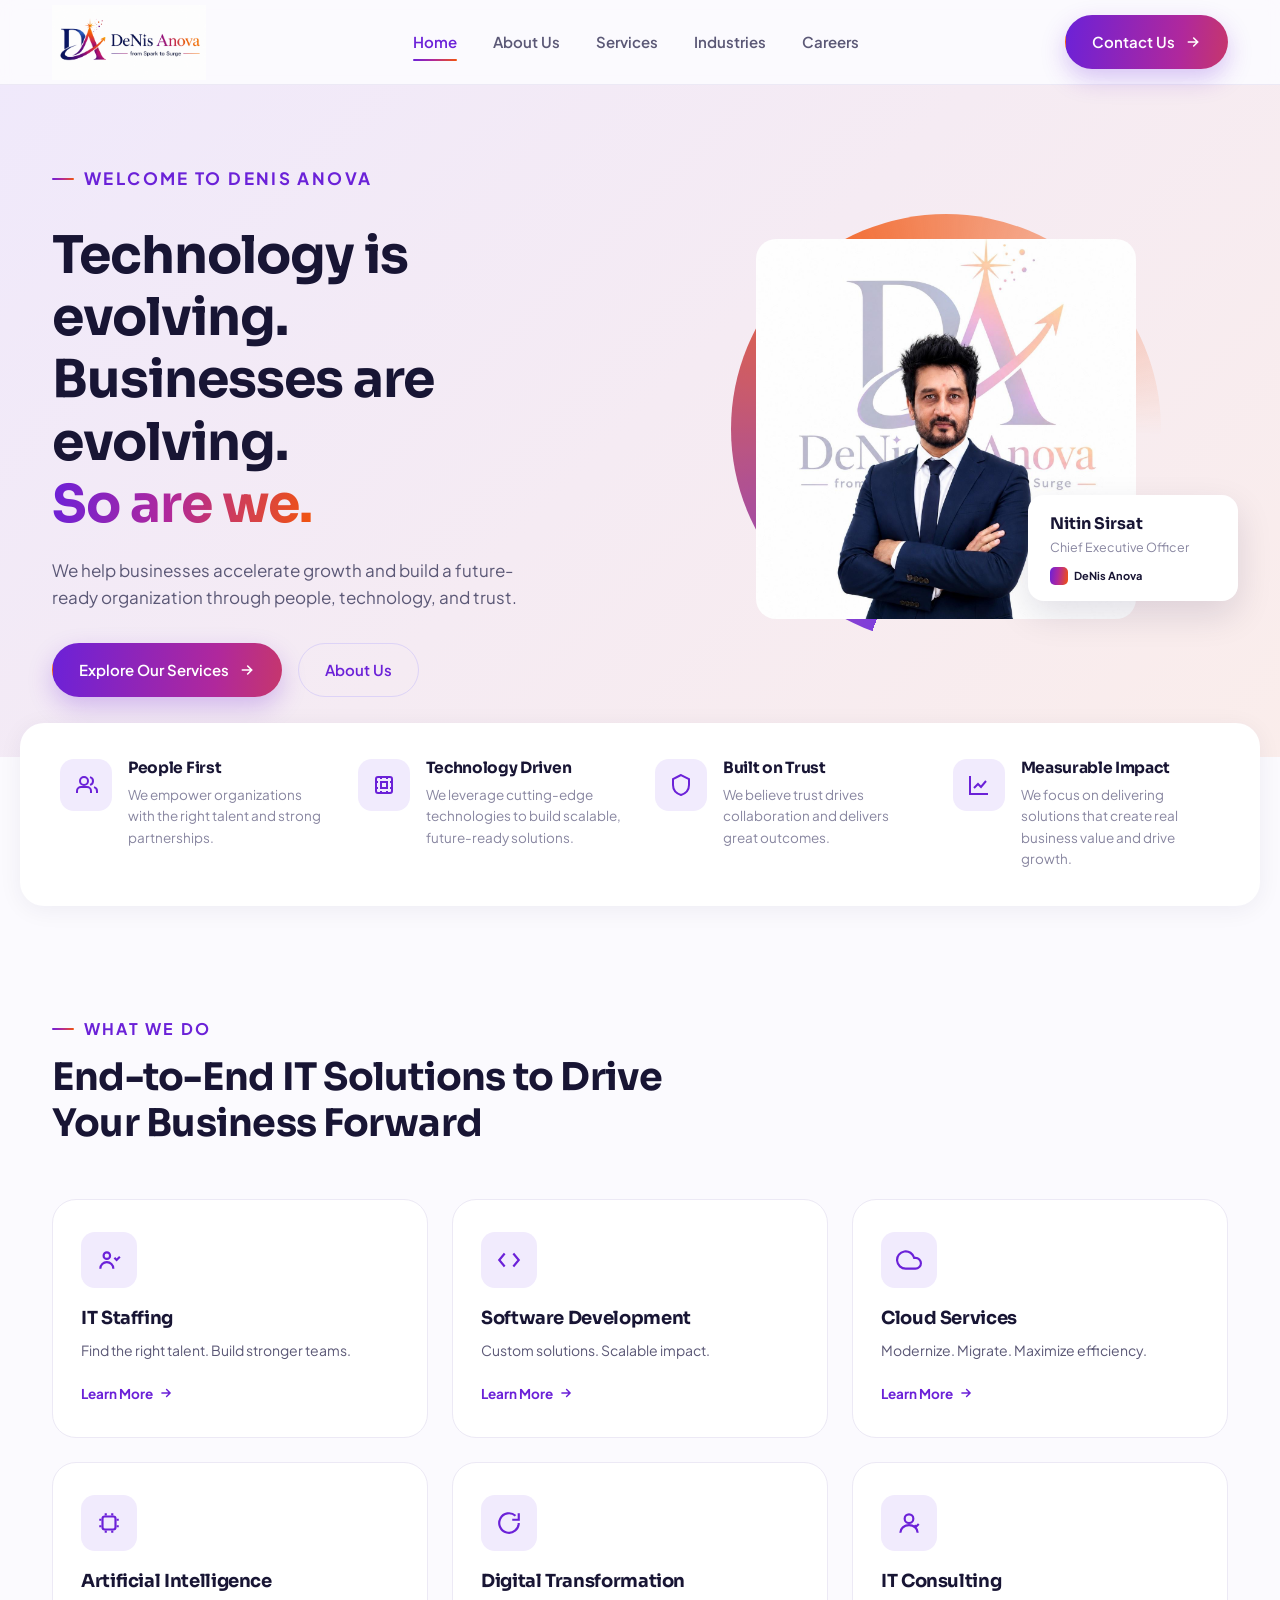
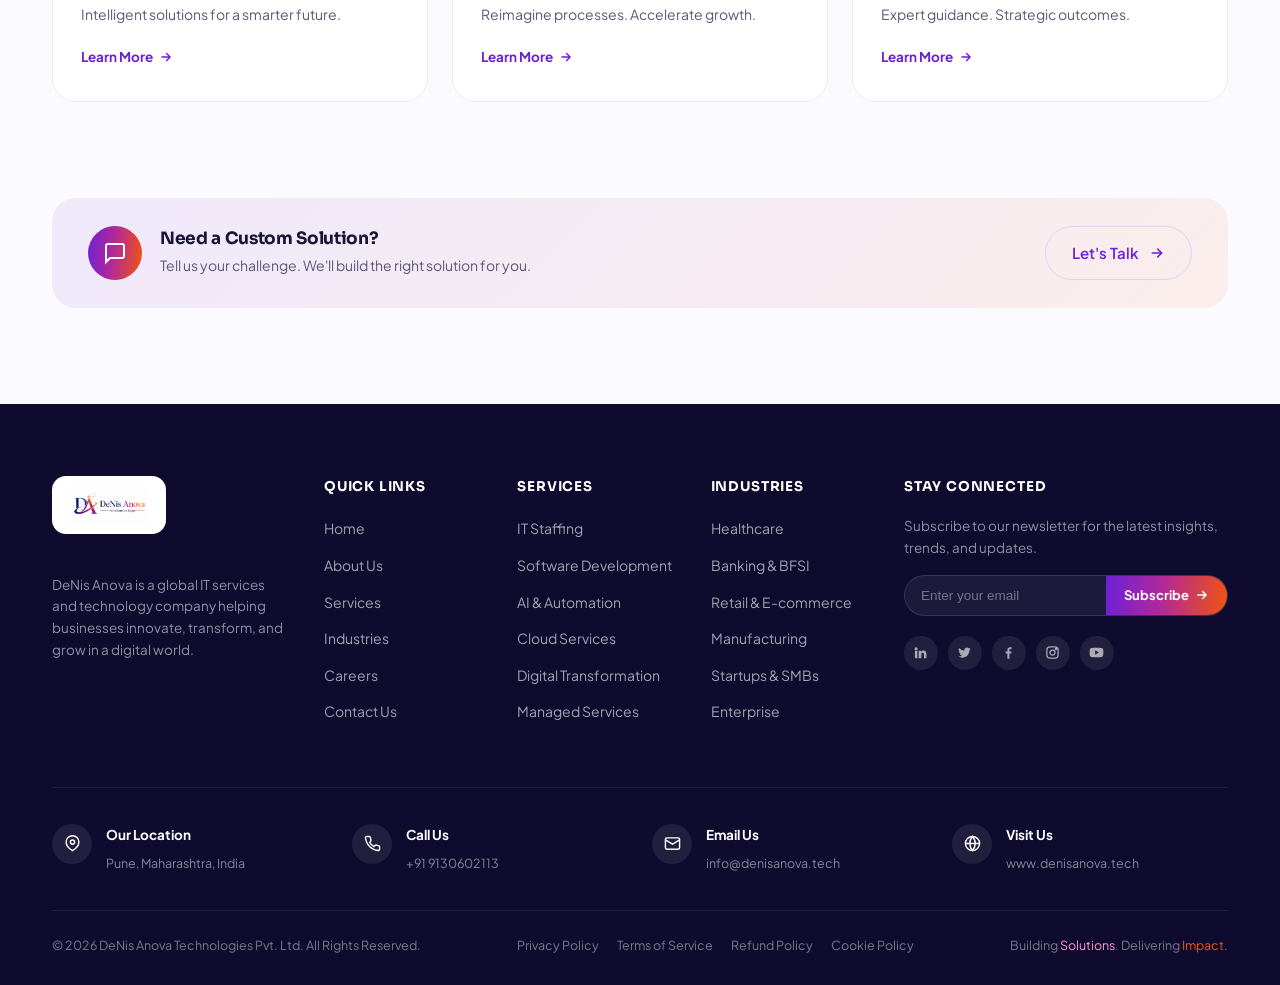
==== index.html @ b921ff55 "README.md # Priya Project  A responsive website developed using HTML, CSS and JavaScript.  ## Te" ====
<!DOCTYPE html>
<html lang="en">
<head>
<meta charset="UTF-8">
<meta name="viewport" content="width=device-width, initial-scale=1.0">
<title>DeNis Anova | Technology & Talent Solutions</title>
<meta name="description" content="DeNis Anova helps businesses accelerate growth and build a future-ready organization through people, technology, and trust.">
<link rel="preconnect" href="https://fonts.googleapis.com">
<link href="https://fonts.googleapis.com/css2?family=Sora:wght@600;700;800&family=Plus+Jakarta+Sans:wght@400;500;600;700&display=swap" rel="stylesheet">
<link rel="stylesheet" href="style.css">
</head>
<body>

<!-- ============================= HEADER ============================= -->
<header class="site-header">
  <div class="container">
    <a href="index.html" class="logo">
      <img src="Denislogo.png" alt="DeNis Anova logo">
    </a>

    <nav class="main-nav">
      <ul>
        <li><a href="index.html" class="active">Home</a></li>
        <li><a href="about.html">About Us</a></li>
        <li><a href="services.html">Services</a></li>
        <li><a href="industries.html">Industries</a></li>
        <li><a href="careers.html">Careers</a></li>
      </ul>
    </nav>

    <div class="header-actions">
      <a href="#" class="btn btn-primary" data-open-contact>
        Contact Us
        <svg viewBox="0 0 24 24" fill="none" stroke="currentColor" stroke-width="2.4" stroke-linecap="round"><path d="M5 12h14M13 6l6 6-6 6"/></svg>
      </a>
      <button class="nav-toggle" aria-label="Toggle menu"><span></span><span></span><span></span></button>
    </div>
  </div>
</header>

<!-- ============================= HERO ============================= -->
<section class="hero">
  <div class="container">
    <div class="hero-copy reveal">
      <p class="eyebrow">Welcome to DeNis Anova</p>
      <h1>Technology is evolving.<br>Businesses are evolving.<br><span class="text-gradient">So are we.</span></h1>
      <p>We help businesses accelerate growth and build a future-ready organization through people, technology, and trust.</p>
      <div class="hero-actions">
        <a href="services.html" class="btn btn-primary">
          Explore Our Services
          <svg viewBox="0 0 24 24" fill="none" stroke="currentColor" stroke-width="2.4" stroke-linecap="round"><path d="M5 12h14M13 6l6 6-6 6"/></svg>
        </a>
        <a href="about.html" class="btn btn-outline">About Us</a>
      </div>
    </div>

    <div class="hero-visual reveal">
      <div class="hero-ring"></div>
      <img class="hero-photo" src="nitin-sirsat.png" alt="Nitin Sirsat, Chief Executive Officer of DeNis Anova">
      <div class="hero-card">
        <div class="name">Nitin Sirsat</div>
        <div class="role">Chief Executive Officer</div>
        <div class="brand"><span class="small-mark"></span> DeNis Anova</div>
      </div>
    </div>
  </div>
</section>

<!-- ========================= VALUE STRIP ========================= -->
<section class="value-strip reveal">
  <div class="container">
    <div class="value-grid">
      <div class="value-item">
        <div class="value-icon"><svg viewBox="0 0 24 24" fill="none" stroke="currentColor" stroke-width="2"><path d="M17 20v-2a4 4 0 0 0-4-4H7a4 4 0 0 0-4 4v2"/><circle cx="10" cy="8" r="4"/><path d="M23 20v-2a4 4 0 0 0-3-3.87M16 4.13a4 4 0 0 1 0 7.75"/></svg></div>
        <div><h4>People First</h4><p>We empower organizations with the right talent and strong partnerships.</p></div>
      </div>
      <div class="value-item">
        <div class="value-icon"><svg viewBox="0 0 24 24" fill="none" stroke="currentColor" stroke-width="2"><rect x="4" y="4" width="16" height="16" rx="2"/><path d="M9 9h6v6H9zM4 9h2M4 15h2M18 9h2M18 15h2M9 4v2M15 4v2M9 18v2M15 18v2"/></svg></div>
        <div><h4>Technology Driven</h4><p>We leverage cutting-edge technologies to build scalable, future-ready solutions.</p></div>
      </div>
      <div class="value-item">
        <div class="value-icon"><svg viewBox="0 0 24 24" fill="none" stroke="currentColor" stroke-width="2"><path d="M12 2 4 6v6c0 5 3.5 8.5 8 10 4.5-1.5 8-5 8-10V6l-8-4z"/></svg></div>
        <div><h4>Built on Trust</h4><p>We believe trust drives collaboration and delivers great outcomes.</p></div>
      </div>
      <div class="value-item">
        <div class="value-icon"><svg viewBox="0 0 24 24" fill="none" stroke="currentColor" stroke-width="2"><path d="M3 3v18h18"/><path d="m7 15 4-4 3 3 5-6"/></svg></div>
        <div><h4>Measurable Impact</h4><p>We focus on delivering solutions that create real business value and drive growth.</p></div>
      </div>
    </div>
  </div>
</section>

<!-- ========================= WHAT WE DO ========================= -->
<section class="section">
  <div class="container">
    <div class="section-head reveal">
      <p class="eyebrow">What We Do</p>
      <h2>End-to-End IT Solutions to Drive Your Business Forward</h2>
    </div>

    <div class="services-grid reveal">
      <div class="service-card">
        <div class="service-icon"><svg viewBox="0 0 24 24" fill="none" stroke="currentColor" stroke-width="2"><circle cx="10" cy="8" r="3"/><path d="M4 20c0-3.3 2.7-6 6-6s6 2.7 6 6"/><circle cx="17" cy="7" r="6" opacity="0"/><path d="m18 4 2 2 3-3" transform="translate(-1 6)"/></svg></div>
        <h3>IT Staffing</h3>
        <p>Find the right talent. Build stronger teams.</p>
        <a href="services.html" class="service-link">Learn More <svg viewBox="0 0 24 24" fill="none" stroke="currentColor" stroke-width="2.5" stroke-linecap="round"><path d="M5 12h14M13 6l6 6-6 6"/></svg></a>
      </div>
      <div class="service-card">
        <div class="service-icon"><svg viewBox="0 0 24 24" fill="none" stroke="currentColor" stroke-width="2"><path d="m8 6-5 6 5 6M16 6l5 6-5 6"/></svg></div>
        <h3>Software Development</h3>
        <p>Custom solutions. Scalable impact.</p>
        <a href="services.html" class="service-link">Learn More <svg viewBox="0 0 24 24" fill="none" stroke="currentColor" stroke-width="2.5" stroke-linecap="round"><path d="M5 12h14M13 6l6 6-6 6"/></svg></a>
      </div>
      <div class="service-card">
        <div class="service-icon"><svg viewBox="0 0 24 24" fill="none" stroke="currentColor" stroke-width="2"><path d="M18 10h-1.26A8 8 0 1 0 9 20h9a5 5 0 0 0 0-10z"/></svg></div>
        <h3>Cloud Services</h3>
        <p>Modernize. Migrate. Maximize efficiency.</p>
        <a href="services.html" class="service-link">Learn More <svg viewBox="0 0 24 24" fill="none" stroke="currentColor" stroke-width="2.5" stroke-linecap="round"><path d="M5 12h14M13 6l6 6-6 6"/></svg></a>
      </div>
      <div class="service-card">
        <div class="service-icon"><svg viewBox="0 0 24 24" fill="none" stroke="currentColor" stroke-width="2"><rect x="6" y="6" width="12" height="12" rx="2"/><path d="M9 3v2M15 3v2M9 19v2M15 19v2M3 9h2M3 15h2M19 9h2M19 15h2"/></svg></div>
        <h3>Artificial Intelligence</h3>
        <p>Intelligent solutions for a smarter future.</p>
        <a href="services.html" class="service-link">Learn More <svg viewBox="0 0 24 24" fill="none" stroke="currentColor" stroke-width="2.5" stroke-linecap="round"><path d="M5 12h14M13 6l6 6-6 6"/></svg></a>
      </div>
      <div class="service-card">
        <div class="service-icon"><svg viewBox="0 0 24 24" fill="none" stroke="currentColor" stroke-width="2"><path d="M21 12a9 9 0 1 1-3-6.7"/><path d="M21 3v6h-6"/></svg></div>
        <h3>Digital Transformation</h3>
        <p>Reimagine processes. Accelerate growth.</p>
        <a href="services.html" class="service-link">Learn More <svg viewBox="0 0 24 24" fill="none" stroke="currentColor" stroke-width="2.5" stroke-linecap="round"><path d="M5 12h14M13 6l6 6-6 6"/></svg></a>
      </div>
      <div class="service-card">
        <div class="service-icon"><svg viewBox="0 0 24 24" fill="none" stroke="currentColor" stroke-width="2"><circle cx="12" cy="8" r="4"/><path d="M4 21c0-4 3.5-7 8-7s8 3 8 7"/><path d="m17 14 1.5 1.5L21 13"/></svg></div>
        <h3>IT Consulting</h3>
        <p>Expert guidance. Strategic outcomes.</p>
        <a href="services.html" class="service-link">Learn More <svg viewBox="0 0 24 24" fill="none" stroke="currentColor" stroke-width="2.5" stroke-linecap="round"><path d="M5 12h14M13 6l6 6-6 6"/></svg></a>
      </div>
    </div>
  </div>
</section>

<!-- ========================= CTA ========================= -->
<section class="section" style="padding-top:0;">
  <div class="container">
    <div class="cta-banner reveal">
      <div class="cta-banner-left">
        <div class="cta-banner-icon"><svg viewBox="0 0 24 24" fill="none" stroke="currentColor" stroke-width="2"><path d="M21 15a2 2 0 0 1-2 2H7l-4 4V5a2 2 0 0 1 2-2h14a2 2 0 0 1 2 2z"/></svg></div>
        <div><h4>Need a Custom Solution?</h4><p>Tell us your challenge. We'll build the right solution for you.</p></div>
      </div>
      <a href="#" class="btn btn-outline" data-open-contact>Let's Talk <svg viewBox="0 0 24 24" fill="none" stroke="currentColor" stroke-width="2.4" stroke-linecap="round"><path d="M5 12h14M13 6l6 6-6 6"/></svg></a>
    </div>
  </div>
</section>

<!-- ============================= FOOTER ============================= -->
<footer class="site-footer">
  <div class="container">
    <div class="footer-top">
      <div class="footer-brand">
        <a href="index.html" class="logo">
          <img src="Denislogo.png" alt="DeNis Anova logo">
        </a>
        <p>DeNis Anova is a global IT services and technology company helping businesses innovate, transform, and grow in a digital world.</p>
        <!-- <div class="footer-rule"></div> -->
        <!-- <div class="badges"><span>ISO 27001</span><span>ISO 9001</span><span>CMMI LEVEL 3</span><span>MSME REGISTERED</span></div> -->
      </div>

      <div class="footer-col">
        <h5>Quick Links</h5>
        <ul>
          <li><a href="index.html">Home</a></li>
          <li><a href="about.html">About Us</a></li>
          <li><a href="services.html">Services</a></li>
          <li><a href="industries.html">Industries</a></li>
          <li><a href="careers.html">Careers</a></li>
          <li><a href="#" data-open-contact>Contact Us</a></li>
        </ul>
      </div>

      <div class="footer-col">
        <h5>Services</h5>
        <ul>
          <li><a href="services.html">IT Staffing</a></li>
          <li><a href="services.html">Software Development</a></li>
          <li><a href="services.html">AI & Automation</a></li>
          <li><a href="services.html">Cloud Services</a></li>
          <li><a href="services.html">Digital Transformation</a></li>
          <li><a href="services.html">Managed Services</a></li>
        </ul>
      </div>

      <div class="footer-col">
        <h5>Industries</h5>
        <ul>
          <li><a href="industries.html">Healthcare</a></li>
          <li><a href="industries.html">Banking & BFSI</a></li>
          <li><a href="industries.html">Retail & E-commerce</a></li>
          <li><a href="industries.html">Manufacturing</a></li>
          <li><a href="industries.html">Startups & SMBs</a></li>
          <li><a href="industries.html">Enterprise</a></li>
        </ul>
      </div>

      <div class="footer-col newsletter">
        <h5>Stay Connected</h5>
        <p>Subscribe to our newsletter for the latest insights, trends, and updates.</p>
        <form class="subscribe-form" id="subscribe-form">
          <input type="email" placeholder="Enter your email" required>
          <button type="submit">Subscribe <svg viewBox="0 0 24 24" fill="none" stroke="currentColor" stroke-width="2.5" stroke-linecap="round"><path d="M5 12h14M13 6l6 6-6 6"/></svg></button>
        </form>
        <div class="social-row">
          <a href="#" aria-label="LinkedIn"><svg viewBox="0 0 24 24" fill="currentColor"><path d="M4.98 3.5a2.5 2.5 0 1 1 0 5 2.5 2.5 0 0 1 0-5zM3 9h4v12H3zM9 9h3.8v1.7h.1c.5-1 1.9-2 3.8-2 4.1 0 4.8 2.7 4.8 6.2V21h-4v-5.6c0-1.3 0-3-1.9-3s-2.2 1.5-2.2 2.9V21H9z"/></svg></a>
          <a href="#" aria-label="Twitter"><svg viewBox="0 0 24 24" fill="currentColor"><path d="M22 5.9c-.7.3-1.5.6-2.3.7.8-.5 1.5-1.3 1.8-2.3-.8.5-1.7.8-2.6 1a4.1 4.1 0 0 0-7 3.7A11.6 11.6 0 0 1 3.4 4.6a4 4 0 0 0 1.3 5.5c-.6 0-1.3-.2-1.8-.5v.1c0 2 1.4 3.6 3.3 4a4 4 0 0 1-1.8.1 4.1 4.1 0 0 0 3.8 2.9A8.3 8.3 0 0 1 2 18.4a11.6 11.6 0 0 0 6.3 1.8c7.5 0 11.7-6.3 11.7-11.7v-.5c.8-.6 1.5-1.3 2-2.1z"/></svg></a>
          <a href="#" aria-label="Facebook"><svg viewBox="0 0 24 24" fill="currentColor"><path d="M13.5 22v-8.4h2.8l.4-3.3h-3.2V8.1c0-1 .3-1.6 1.7-1.6h1.7V3.5c-.3 0-1.3-.1-2.5-.1-2.5 0-4.2 1.5-4.2 4.3v2.5H7.4v3.3h2.8V22z"/></svg></a>
          <a href="#" aria-label="Instagram"><svg viewBox="0 0 24 24" fill="none" stroke="currentColor" stroke-width="2"><rect x="3" y="3" width="18" height="18" rx="5"/><circle cx="12" cy="12" r="4"/><circle cx="17.5" cy="6.5" r="1"/></svg></a>
          <a href="#" aria-label="YouTube"><svg viewBox="0 0 24 24" fill="currentColor"><path d="M23 12s0-3.6-.5-5.2c-.3-1-1-1.7-2-2C18.9 4.3 12 4.3 12 4.3s-6.9 0-8.5.5c-1 .3-1.7 1-2 2C1 8.4 1 12 1 12s0 3.6.5 5.2c.3 1 1 1.7 2 2 1.6.5 8.5.5 8.5.5s6.9 0 8.5-.5c1-.3 1.7-1 2-2 .5-1.6.5-5.2.5-5.2zM9.8 15.5V8.5l6 3.5z"/></svg></a>
        </div>
      </div>
    </div>

    <div class="footer-contact-row">
      <div class="footer-contact-item">
        <div class="ic"><svg viewBox="0 0 24 24" fill="none" stroke="currentColor" stroke-width="2"><path d="M21 10c0 7-9 12-9 12s-9-5-9-12a9 9 0 0 1 18 0z"/><circle cx="12" cy="10" r="3"/></svg></div>
        <div><strong>Our Location</strong><span>Pune, Maharashtra, India</span></div>
      </div>
      <div class="footer-contact-item">
        <div class="ic"><svg viewBox="0 0 24 24" fill="none" stroke="currentColor" stroke-width="2"><path d="M22 16.9v3a2 2 0 0 1-2.2 2 19.8 19.8 0 0 1-8.6-3.1 19.5 19.5 0 0 1-6-6 19.8 19.8 0 0 1-3.1-8.6A2 2 0 0 1 4.1 2h3a2 2 0 0 1 2 1.7c.1 1 .3 2 .7 3a2 2 0 0 1-.4 2.1L8 10.3a16 16 0 0 0 6 6l1.5-1.5a2 2 0 0 1 2.1-.4c1 .4 2 .6 3 .7a2 2 0 0 1 1.4 2.1z"/></svg></div>
        <div><strong>Call Us</strong><span>+91 9130602113</span></div>
      </div>
      <div class="footer-contact-item">
        <div class="ic"><svg viewBox="0 0 24 24" fill="none" stroke="currentColor" stroke-width="2"><rect x="2" y="4" width="20" height="16" rx="2"/><path d="m2 7 10 6 10-6"/></svg></div>
        <div><strong>Email Us</strong><span>info@denisanova.tech</span></div>
      </div>
      <div class="footer-contact-item">
        <div class="ic"><svg viewBox="0 0 24 24" fill="none" stroke="currentColor" stroke-width="2"><circle cx="12" cy="12" r="10"/><path d="M2 12h20M12 2a15 15 0 0 1 0 20 15 15 0 0 1 0-20z"/></svg></div>
        <div><strong>Visit Us</strong><span>www.denisanova.tech</span></div>
      </div>
    </div>

    <div class="footer-bottom">
      <span>© 2026 DeNis Anova Technologies Pvt. Ltd. All Rights Reserved.</span>
      <div class="legal-links">
        <a href="#">Privacy Policy</a>
        <a href="#">Terms of Service</a>
        <a href="#">Refund Policy</a>
        <a href="#">Cookie Policy</a>
      </div>
      <span class="tagline-mini">Building <span class="p">Solutions</span>. Delivering <span>Impact</span>.</span>
    </div>
  </div>
</footer>

<!-- ============================= CONTACT MODAL ============================= -->
<div class="modal-overlay" id="contact-modal">
  <div class="modal-box">
    <div class="modal-side">
      <div>
        <div class="logo">
          <span class="logo-mark">DA</span>
          <span class="logo-text"><span class="name" style="color:#fff;">DeNis <span>Anova</span></span></span>
        </div>
        <h3>Let's Build Something Great Together.</h3>
        <p>Have a question, idea, or project in mind? We'd love to hear from you. Fill out the form and our team will get back to you shortly.</p>
      </div>
      <div class="modal-contact-list">
        <a href="mailto:ceo@denisanova.tech"><span class="ic"><svg viewBox="0 0 24 24" fill="none" stroke="currentColor" stroke-width="2"><rect x="2" y="4" width="20" height="16" rx="2"/><path d="m2 7 10 6 10-6"/></svg></span> ceo@denisanova.tech</a>
        <a href="tel:+918530602113"><span class="ic"><svg viewBox="0 0 24 24" fill="none" stroke="currentColor" stroke-width="2"><path d="M22 16.9v3a2 2 0 0 1-2.2 2 19.8 19.8 0 0 1-8.6-3.1 19.5 19.5 0 0 1-6-6 19.8 19.8 0 0 1-3.1-8.6A2 2 0 0 1 4.1 2h3a2 2 0 0 1 2 1.7c.1 1 .3 2 .7 3a2 2 0 0 1-.4 2.1L8 10.3a16 16 0 0 0 6 6l1.5-1.5a2 2 0 0 1 2.1-.4c1 .4 2 .6 3 .7a2 2 0 0 1 1.4 2.1z"/></svg></span> +91 8530602113</a>
        <span><span class="ic"><svg viewBox="0 0 24 24" fill="none" stroke="currentColor" stroke-width="2"><path d="M21 10c0 7-9 12-9 12s-9-5-9-12a9 9 0 0 1 18 0z"/><circle cx="12" cy="10" r="3"/></svg></span> Pune, Maharashtra, India</span>
        <a href="https://www.denisanova.tech" target="_blank" rel="noopener"><span class="ic"><svg viewBox="0 0 24 24" fill="none" stroke="currentColor" stroke-width="2"><circle cx="12" cy="12" r="10"/><path d="M2 12h20M12 2a15 15 0 0 1 0 20 15 15 0 0 1 0-20z"/></svg></span> www.denisanova.tech</a>
      </div>
    </div>

    <div class="modal-form">
      <button class="modal-close" data-close-contact aria-label="Close"><svg viewBox="0 0 24 24" fill="none" stroke="currentColor" stroke-width="2.4" stroke-linecap="round"><path d="M6 6l12 12M18 6 6 18"/></svg></button>
      <form id="contact-form">
        <h3>Send us a Message</h3>
        <div class="form-row">
          <div class="field"><input type="text" placeholder="Full Name *" required><span class="field-icon"><svg viewBox="0 0 24 24" fill="none" stroke="currentColor" stroke-width="2"><circle cx="12" cy="8" r="4"/><path d="M4 21c0-4 3.5-7 8-7s8 3 8 7"/></svg></span></div>
          <div class="field"><input type="email" placeholder="Work Email *" required><span class="field-icon"><svg viewBox="0 0 24 24" fill="none" stroke="currentColor" stroke-width="2"><rect x="2" y="4" width="20" height="16" rx="2"/><path d="m2 7 10 6 10-6"/></svg></span></div>
        </div>
        <div class="field field-full"><input type="text" placeholder="Company Name"><span class="field-icon"><svg viewBox="0 0 24 24" fill="none" stroke="currentColor" stroke-width="2"><rect x="4" y="3" width="16" height="18" rx="1"/><path d="M9 7h1M14 7h1M9 11h1M14 11h1M9 15h1M14 15h1"/></svg></span></div>
        <div class="field field-full">
          <select required>
            <option value="" selected disabled>Subject / Service Interested In</option>
            <option>IT Staffing</option>
            <option>Software Development</option>
            <option>Cloud Services</option>
            <option>Artificial Intelligence</option>
            <option>Digital Transformation</option>
            <option>IT Consulting</option>
            <option>Managed Services</option>
            <option>Careers</option>
            <option>Other</option>
          </select>
        </div>
        <div class="field field-full"><textarea placeholder="Your Message"></textarea></div>
        <button type="submit" class="btn btn-primary btn-block">Send Message <svg viewBox="0 0 24 24" fill="none" stroke="currentColor" stroke-width="2.4" stroke-linecap="round"><path d="M5 12h14M13 6l6 6-6 6"/></svg></button>
        <div class="form-note"><svg viewBox="0 0 24 24" fill="none" stroke="currentColor" stroke-width="2"><path d="M12 2 4 6v6c0 5 3.5 8.5 8 10 4.5-1.5 8-5 8-10V6l-8-4z"/></svg> We respect your privacy. Your information is safe with us.</div>
      </form>
      <div class="form-success" id="form-success">
        <svg viewBox="0 0 24 24" fill="none" stroke="currentColor" stroke-width="1.6"><circle cx="12" cy="12" r="10"/><path d="m8 12 3 3 5-6"/></svg>
        <h4>Message sent!</h4>
        <p>Thanks for reaching out — our team will get back to you shortly.</p>
      </div>
    </div>
  </div>
</div>

<script src="script.js"></script>
</body>
</html>
---- style.css ----
/* ==========================================================================
   DeNis Anova — Shared Stylesheet
   ========================================================================== */

:root {
  /* Brand palette (derived from provided design) */
  --purple: #6B21D8;
  --purple-dark: #4C1D95;
  --orange: #F2540D;
  --gradient: linear-gradient(97deg, #6B21D8 0%, #B0289C 45%, #F2540D 100%);
  --gradient-soft: linear-gradient(135deg, rgba(107,33,216,0.08) 0%, rgba(242,84,13,0.08) 100%);
  --navy: #0E0B2E;
  --navy-soft: #16123C;
  --text-dark: #181534;
  --text-body: #5B5876;
  --text-muted: #8886A0;
  --bg-light: #FBFAFE;
  --bg-card: #FFFFFF;
  --border-soft: #ECE9F5;
  --icon-bg: #F1EBFD;

  --radius-sm: 10px;
  --radius-md: 16px;
  --radius-lg: 24px;
  --radius-pill: 999px;

  --shadow-card: 0 4px 24px rgba(20, 10, 60, 0.06);
  --shadow-card-hover: 0 14px 36px rgba(20, 10, 60, 0.12);

  --container: 1240px;
}

* { box-sizing: border-box; margin: 0; padding: 0; }

html { scroll-behavior: smooth; }

body {
  font-family: 'Plus Jakarta Sans', 'Segoe UI', system-ui, -apple-system, sans-serif;
  color: var(--text-body);
  background: var(--bg-light);
  line-height: 1.6;
  -webkit-font-smoothing: antialiased;
}

img { max-width: 100%; display: block; }
a { text-decoration: none; color: inherit; }
ul { list-style: none; }
button { font-family: inherit; cursor: pointer; }

.container {
  max-width: var(--container);
  margin: 0 auto;
  padding: 0 32px;
}

h1, h2, h3, h4 {
  font-family: 'Sora', 'Segoe UI', sans-serif;
  color: var(--text-dark);
  font-weight: 700;
  line-height: 1.2;
  letter-spacing: -0.02em;
}

.eyebrow {
  display: inline-flex;
  align-items: center;
  gap: 10px;
  font-size: 13px;
  font-weight: 700;
  letter-spacing: 0.14em;
  text-transform: uppercase;
  color: var(--purple);
  margin-bottom: 14px;
}
.eyebrow::before {
  content: "";
  width: 22px;
  height: 2px;
  background: var(--gradient);
  border-radius: 2px;
}

.text-gradient {
  background: var(--gradient);
  -webkit-background-clip: text;
  background-clip: text;
  color: transparent;
}

/* Buttons -------------------------------------------------------------- */
.btn {
  display: inline-flex;
  align-items: center;
  gap: 10px;
  padding: 14px 26px;
  border-radius: var(--radius-pill);
  font-weight: 600;
  font-size: 15px;
  border: 1px solid transparent;
  transition: transform 0.25s ease, box-shadow 0.25s ease, background 0.25s ease, color 0.25s ease;
  white-space: nowrap;
}
.btn svg { transition: transform 0.25s ease; width: 16px; height: 16px; }
.btn:hover svg { transform: translateX(3px); }

.btn-primary {
  background: var(--gradient);
  background-size: 160% 160%;
  background-position: 0% 50%;
  color: #fff;
  box-shadow: 0 10px 24px rgba(107, 33, 216, 0.25);
}
.btn-primary:hover {
  background-position: 100% 50%;
  box-shadow: 0 14px 30px rgba(242, 84, 13, 0.3);
  transform: translateY(-2px);
}

.btn-outline {
  background: transparent;
  color: var(--purple);
  border-color: #DDD3F7;
}
.btn-outline:hover {
  border-color: var(--purple);
  background: var(--icon-bg);
  transform: translateY(-2px);
}

.btn-white {
  background: #fff;
  color: var(--purple);
}
.btn-white:hover { transform: translateY(-2px); box-shadow: 0 10px 24px rgba(0,0,0,0.12); }

.btn-block { width: 100%; justify-content: center; }

/* Header ----------------------------------------------------------------*/
.site-header {
  position: sticky;
  top: 0;
  z-index: 500;
  background: rgba(251, 250, 254, 0.85);
  backdrop-filter: blur(10px);
  border-bottom: 1px solid var(--border-soft);
}
.site-header .container {
  display: flex;
  align-items: center;
  justify-content: space-between;
  height: 84px;
}
.logo {
  display: flex;
  align-items: center;
  gap: 10px;
}
.logo img { height: 75px; width: auto; display: block; }
.footer-brand .logo {
  background: #fff;
  padding: 10px 18px;
  border-radius: 14px;
  display: inline-flex;
  margin-bottom: 22px;
}
.footer-brand .logo img { height: 38px; }
.logo-mark {
  width: 42px;
  height: 42px;
  border-radius: 12px;
  background: var(--gradient);
  display: flex;
  align-items: center;
  justify-content: center;
  color: #fff;
  font-family: 'Sora', sans-serif;
  font-weight: 800;
  font-size: 18px;
  flex-shrink: 0;
}
.logo-text { display: flex; flex-direction: column; line-height: 1.1; }
.logo-text .name { font-family: 'Sora', sans-serif; font-weight: 700; font-size: 19px; color: var(--text-dark); }
.logo-text .name span { color: var(--orange); }
.logo-text .tagline { font-size: 10.5px; letter-spacing: 0.08em; color: var(--text-muted); text-transform: uppercase; margin-top: 2px; }

.main-nav ul { display: flex; gap: 36px; align-items: center; }
.main-nav a {
  font-weight: 600;
  font-size: 15px;
  color: var(--text-body);
  position: relative;
  padding: 6px 0;
  transition: color 0.2s ease;
}
.main-nav a::after {
  content: "";
  position: absolute;
  left: 0; bottom: -4px;
  width: 0; height: 2px;
  background: var(--gradient);
  border-radius: 2px;
  transition: width 0.25s ease;
}
.main-nav a:hover { color: var(--purple); }
.main-nav a:hover::after { width: 100%; }
.main-nav a.active { color: var(--purple); }
.main-nav a.active::after { width: 100%; }

.header-actions { display: flex; align-items: center; gap: 18px; }

.nav-toggle {
  display: none;
  flex-direction: column;
  gap: 5px;
  background: none;
  border: none;
  padding: 6px;
}
.nav-toggle span { width: 24px; height: 2px; background: var(--text-dark); border-radius: 2px; transition: all 0.25s ease; }

/* Hero ------------------------------------------------------------------*/
.hero {
  position: relative;
  overflow: hidden;
  padding: 76px 0 60px;
  background: var(--gradient-soft);
}
.hero .container {
  display: grid;
  grid-template-columns: 1fr 1fr;
  gap: 48px;
  align-items: center;
}
.hero-copy h1 {
  font-size: clamp(34px, 4.2vw, 52px);
  margin-bottom: 20px;
}
.hero-copy p {
  font-size: 17px;
  max-width: 480px;
  margin-bottom: 32px;
}
.hero-actions { display: flex; gap: 16px; flex-wrap: wrap; }

.hero-visual {
  position: relative;
  display: flex;
  justify-content: center;
}
.hero-ring {
  position: absolute;
  inset: 0;
  margin: auto;
  width: 430px;
  height: 430px;
  border-radius: 50%;
  background: conic-gradient(from 200deg, var(--purple), var(--orange), transparent 70%);
  opacity: 0.85;
  filter: blur(0.5px);
  z-index: 0;
}
.hero-photo {
  position: relative;
  z-index: 1;
  width: 380px;
  border-radius: 20px;
}
.hero-card {
  position: absolute;
  z-index: 2;
  bottom: 18px;
  right: -10px;
  background: #fff;
  border-radius: var(--radius-md);
  padding: 16px 22px;
  box-shadow: var(--shadow-card-hover);
  min-width: 210px;
}
.hero-card .name { font-family: 'Sora', sans-serif; font-weight: 700; color: var(--text-dark); font-size: 16px; }
.hero-card .role { font-size: 12.5px; color: var(--text-muted); margin-bottom: 10px; }
.hero-card .brand { display: flex; align-items: center; gap: 6px; font-size: 11px; font-weight: 700; color: var(--text-dark); }
.hero-card .brand span.small-mark {
  width: 18px; height: 18px; border-radius: 5px; background: var(--gradient); display:inline-block;
}

/* Value strip -------------------------------------------------------------*/
.value-strip {
  margin-top: -34px;
  position: relative;
  z-index: 3;
}
.value-strip .container { background: #fff; border-radius: var(--radius-lg); box-shadow: var(--shadow-card); padding: 36px 40px; }
.value-grid { display: grid; grid-template-columns: repeat(4, 1fr); gap: 30px; }
.value-item { display: flex; gap: 16px; align-items: flex-start; }
.value-icon {
  width: 52px; height: 52px; border-radius: 14px;
  background: var(--icon-bg);
  display: flex; align-items: center; justify-content: center;
  flex-shrink: 0;
  color: var(--purple);
}
.value-icon svg { width: 24px; height: 24px; }
.value-item h4 { font-size: 15.5px; margin-bottom: 6px; }
.value-item p { font-size: 13.5px; color: var(--text-muted); }

/* Section basics ------------------------------------------------------- */
.section { padding: 96px 0; }
.section-head { max-width: 620px; margin-bottom: 52px; }
.section-head h2 { font-size: clamp(28px, 3.4vw, 38px); }
.section-head p { margin-top: 14px; font-size: 16px; }
.section-head.center { margin-left: auto; margin-right: auto; text-align: center; }
.section-head.center .eyebrow::before { margin: 0 auto; }
.section-head.center .eyebrow { justify-content: center; }

.section-alt { background: #fff; }

/* Services grid ---------------------------------------------------------*/
.services-grid {
  display: grid;
  grid-template-columns: repeat(3, 1fr);
  gap: 24px;
}
.service-card {
  background: var(--bg-card);
  border: 1px solid var(--border-soft);
  border-radius: var(--radius-lg);
  padding: 32px 28px;
  transition: transform 0.3s ease, box-shadow 0.3s ease, border-color 0.3s ease;
}
.service-card:hover {
  transform: translateY(-6px);
  box-shadow: var(--shadow-card-hover);
  border-color: transparent;
}
.service-icon {
  width: 56px; height: 56px;
  border-radius: 14px;
  background: var(--icon-bg);
  display: flex; align-items: center; justify-content: center;
  margin-bottom: 20px;
  color: var(--purple);
}
.service-icon svg { width: 26px; height: 26px; }
.service-card h3 { font-size: 18px; margin-bottom: 10px; }
.service-card p { font-size: 14px; margin-bottom: 18px; }
.service-tagline { font-weight: 700; color: var(--text-dark); font-size: 14.5px; margin-bottom: 6px; }
.service-desc { font-size: 13.5px; color: var(--text-muted); margin-bottom: 16px; line-height: 1.55; }
.service-list {
  list-style: none;
  margin: 0 0 20px;
  padding: 0;
  display: grid;
  grid-template-columns: 1fr 1fr;
  gap: 7px 14px;
}
.service-list li {
  font-size: 12.5px;
  color: var(--text-muted);
  display: flex;
  align-items: flex-start;
  gap: 7px;
  line-height: 1.3;
}
.service-list li::before {
  content: '';
  width: 5px; height: 5px;
  border-radius: 50%;
  background: linear-gradient(135deg, var(--purple), var(--orange));
  margin-top: 5px;
  flex-shrink: 0;
}
.service-link {
  display: inline-flex; align-items: center; gap: 6px;
  font-weight: 700; font-size: 13.5px; color: var(--purple);
}
.service-link svg { width: 14px; height: 14px; transition: transform 0.2s ease; }
.service-card:hover .service-link svg { transform: translateX(4px); }

/* CTA banner ------------------------------------------------------------*/
.cta-banner {
  background: var(--gradient-soft);
  border-radius: var(--radius-lg);
  padding: 28px 36px;
  display: flex;
  align-items: center;
  justify-content: space-between;
  gap: 24px;
  flex-wrap: wrap;
}
.cta-banner-left { display: flex; align-items: center; gap: 18px; }
.cta-banner-icon {
  width: 54px; height: 54px; border-radius: 50%;
  background: var(--gradient);
  display: flex; align-items: center; justify-content: center;
  color: #fff; flex-shrink: 0;
}
.cta-banner-icon svg { width: 24px; height: 24px; }
.cta-banner h4 { font-size: 17px; margin-bottom: 4px; }
.cta-banner p { font-size: 14px; }

/* Cards grid generic (industries, why-join) ------------------------------*/
.cards-grid {
  display: grid;
  grid-template-columns: repeat(3, 1fr);
  gap: 24px;
}
.info-card {
  background: #fff;
  border: 1px solid var(--border-soft);
  border-radius: var(--radius-lg);
  padding: 30px 26px;
  transition: transform 0.3s ease, box-shadow 0.3s ease;
}
.info-card:hover { transform: translateY(-6px); box-shadow: var(--shadow-card-hover); }
.info-icon {
  width: 54px; height: 54px; border-radius: 50%;
  background: var(--icon-bg);
  display: flex; align-items: center; justify-content: center;
  color: var(--purple);
  margin-bottom: 18px;
}
.info-icon svg { width: 24px; height: 24px; }
.info-card h3 { font-size: 17px; margin-bottom: 8px; }
.info-card p { font-size: 14px; }

/* Values row (4-up, no border card, used on About) -----------------------*/
.pillars-row {
  background: #fff;
  border-radius: var(--radius-lg);
  box-shadow: var(--shadow-card);
  padding: 36px 40px;
  display: grid;
  grid-template-columns: repeat(4, 1fr);
  gap: 30px;
  margin-top: 56px;
}

/* About / Services / Industries / Careers hero banners ---------------------*/
.about-hero .container,
.services-hero .container,
.industries-hero .container,
.careers-hero .container {
  display: grid;
  grid-template-columns: 1fr 0.9fr;
  gap: 56px;
  align-items: center;
}
.about-hero,
.services-hero,
.industries-hero,
.careers-hero {
  overflow: visible;
  background-size: cover;
  background-position: center right;
  background-repeat: no-repeat;
}
.about-hero { background-image: url('denis_anova_icon.png'); }
.services-hero { background-image: url('service_banner.png'); }
.industries-hero { background-image: url('industries_banner.png'); }
.careers-hero { background-image: url('1785433344548_image.png'); }
.about-photo-wrap {
  position: relative;
  width: 100%;
  min-height: 420px;
}

.direction-cols { display: grid; grid-template-columns: repeat(2, 1fr); gap: 34px; }
.direction-item .info-icon { margin-bottom: 16px; }
.direction-item h3 { font-size: 19px; margin-bottom: 10px; }
.direction-item p { font-size: 14.5px; }

.about-grid { display: grid; grid-template-columns: 1fr 1fr; gap: 40px; align-items: start; }

.ceo-card {
  background: var(--gradient-soft);
  border-radius: var(--radius-lg);
  padding: 36px;
  display: grid;
  grid-template-columns: auto 1fr;
  gap: 26px;
  align-items: start;
}
.ceo-card img { width: 110px; height: 110px; border-radius: 16px; object-fit: cover; }
.ceo-card .quote-mark { font-size: 40px; color: var(--orange); font-family: Georgia, serif; line-height: 0.6; }
.ceo-card h3 { font-size: 20px; margin: 6px 0 12px; }
.ceo-card p { font-size: 14px; margin-bottom: 12px; }
.ceo-card .sig-img { height: 52px; width: auto; display: block; margin-top: 18px; }
.ceo-card .sig { font-family: 'Sora', sans-serif; font-style: italic; color: var(--purple); font-size: 20px; margin-top: 6px; }
.ceo-card .sig-name { font-weight: 700; color: var(--text-dark); font-size: 14.5px; margin-top: 2px; }

/* Careers ----------------------------------------------------------------*/
.openings-head { display: flex; justify-content: space-between; align-items: flex-end; margin-bottom: 30px; flex-wrap: wrap; gap: 20px; }
.openings-track { display: grid; grid-template-columns: repeat(3, 1fr); gap: 22px; }
.job-card { background: #fff; border: 1px solid var(--border-soft); border-radius: var(--radius-lg); padding: 26px; transition: box-shadow .3s ease, transform .3s ease; }
.job-card:hover { box-shadow: var(--shadow-card-hover); transform: translateY(-4px); }
.job-top { display: flex; justify-content: space-between; align-items: flex-start; margin-bottom: 12px; gap: 10px; }
.job-top h3 { font-size: 16.5px; }
.badge { background: var(--icon-bg); color: var(--purple); font-size: 11.5px; font-weight: 700; padding: 5px 12px; border-radius: var(--radius-pill); white-space: nowrap; }
.job-meta { display: flex; gap: 14px; font-size: 12.5px; color: var(--text-muted); margin-bottom: 14px; flex-wrap: wrap; }
.job-meta span { display: inline-flex; align-items: center; gap: 5px; }
.job-meta svg { width: 14px; height: 14px; }
.job-card p.job-desc { font-size: 13.5px; margin-bottom: 16px; }

.resume-banner {
  margin-top: 56px;
  background: linear-gradient(97deg, var(--navy) 0%, var(--purple-dark) 55%, var(--orange) 130%);
  border-radius: var(--radius-lg);
  padding: 30px 36px;
  display: flex; align-items: center; justify-content: space-between; gap: 24px; flex-wrap: wrap;
  color: #fff;
}
.resume-banner-left { display: flex; align-items: center; gap: 18px; }
.resume-banner h4 { color: #fff; font-size: 17px; margin-bottom: 4px; }
.resume-banner p { color: rgba(255,255,255,0.75); font-size: 14px; }
.resume-banner-icon {
  width: 54px; height: 54px; border-radius: 50%; background: rgba(255,255,255,0.14);
  display: flex; align-items: center; justify-content: center; color: #fff; flex-shrink: 0;
}
.resume-banner-icon svg { width: 24px; height: 24px; }

/* Industries hero visual ---------------------------------------------------*/
.industries-hero .container, .services-hero .container {
  display: grid; grid-template-columns: 1fr 0.9fr; gap: 48px; align-items: center;
}
.orb-visual { position: relative; aspect-ratio: 1/1; max-width: 420px; margin: 0 auto; }
.orb-globe {
  position: absolute; inset: 10%; border-radius: 50%;
  background: radial-gradient(circle at 30% 30%, rgba(107,33,216,0.35), rgba(242,84,13,0.15) 70%);
  border: 1px solid rgba(107,33,216,0.2);
}
.orb-icon {
  position: absolute; width: 62px; height: 62px; border-radius: 50%;
  background: #fff; box-shadow: var(--shadow-card);
  display: flex; align-items: center; justify-content: center; color: var(--purple);
}
.orb-icon svg { width: 26px; height: 26px; }
.orb-icon.i1 { top: 0%; left: 8%; }
.orb-icon.i2 { top: 6%; right: 2%; }
.orb-icon.i3 { top: 42%; left: -4%; }
.orb-icon.i4 { top: 42%; right: -6%; }
.orb-icon.i5 { bottom: 6%; left: 14%; }
.orb-icon.i6 { bottom: 0%; right: 16%; }

/* Footer -------------------------------------------------------------------*/
.site-footer { background: var(--navy); color: rgba(255,255,255,0.68); padding: 72px 0 0; }
.footer-top {
  display: grid;
  grid-template-columns: 1.5fr 1fr 1fr 1fr 1.2fr;
  gap: 36px;
  padding-bottom: 52px;
  border-bottom: 1px solid rgba(255,255,255,0.08);
}
.footer-brand .logo-text .name { color: #fff; }
.footer-brand p { font-size: 13.5px; margin: 18px 0 22px; max-width: 260px; color: rgba(255,255,255,0.55); }
.footer-rule { width: 42px; height: 3px; background: var(--gradient); border-radius: 2px; margin-bottom: 20px; }
.badges { display: flex; gap: 10px; flex-wrap: wrap; }
.badges span {
  font-size: 10px; font-weight: 700; color: rgba(255,255,255,0.55);
  border: 1px solid rgba(255,255,255,0.14); border-radius: 8px; padding: 6px 9px;
}
.footer-col h5 { color: #fff; font-family: 'Sora', sans-serif; font-size: 13.5px; letter-spacing: 0.06em; text-transform: uppercase; margin-bottom: 18px; }
.footer-col ul li { margin-bottom: 11px; }
.footer-col a { font-size: 14px; color: rgba(255,255,255,0.62); transition: color 0.2s ease; }
.footer-col a:hover { color: #fff; }
.footer-col.newsletter p { font-size: 13.5px; margin-bottom: 16px; color: rgba(255,255,255,0.55); }
.subscribe-form { display: flex; border-radius: var(--radius-pill); overflow: hidden; background: rgba(255,255,255,0.06); border: 1px solid rgba(255,255,255,0.12); }
.subscribe-form input {
  flex: 1; background: transparent; border: none; padding: 12px 16px; color: #fff; font-size: 13.5px; outline: none;
}
.subscribe-form input::placeholder { color: rgba(255,255,255,0.4); }
.subscribe-form button {
  background: var(--gradient); border: none; color: #fff; font-weight: 700; font-size: 13px;
  padding: 0 18px; display: flex; align-items: center; gap: 6px;
}
.subscribe-form button svg { width: 14px; height: 14px; }
.social-row { display: flex; gap: 10px; margin-top: 20px; }
.social-row a {
  width: 34px; height: 34px; border-radius: 50%; background: rgba(255,255,255,0.08);
  display: flex; align-items: center; justify-content: center; transition: background 0.2s ease;
}
.social-row a:hover { background: var(--gradient); }
.social-row svg { width: 15px; height: 15px; }

.footer-contact-row {
  display: grid; grid-template-columns: repeat(4, 1fr); gap: 24px;
  padding: 36px 0; border-bottom: 1px solid rgba(255,255,255,0.08);
}
.footer-contact-item { display: flex; gap: 14px; align-items: flex-start; }
.footer-contact-item .ic {
  width: 40px; height: 40px; border-radius: 50%; background: rgba(255,255,255,0.08);
  display: flex; align-items: center; justify-content: center; flex-shrink: 0; color: #fff;
}
.footer-contact-item .ic svg { width: 17px; height: 17px; }
.footer-contact-item strong { display: block; color: #fff; font-size: 13.5px; margin-bottom: 3px; }
.footer-contact-item span { font-size: 12.5px; color: rgba(255,255,255,0.5); }

.footer-bottom {
  display: flex; align-items: center; justify-content: space-between; flex-wrap: wrap; gap: 12px;
  padding: 24px 0 30px; font-size: 12.5px; color: rgba(255,255,255,0.45);
}
.footer-bottom .legal-links { display: flex; gap: 18px; flex-wrap: wrap; }
.footer-bottom .legal-links a { color: rgba(255,255,255,0.45); }
.footer-bottom .legal-links a:hover { color: #fff; }
.footer-bottom .tagline-mini span { color: var(--orange); }
.footer-bottom .tagline-mini span.b { color: var(--purple); }
.footer-bottom .tagline-mini span.p { color: #FF9BD2; }

/* Contact modal -------------------------------------------------------------*/
.modal-overlay {
  position: fixed; inset: 0; background: rgba(8, 5, 24, 0.6);
  display: flex; align-items: center; justify-content: center;
  z-index: 1000; padding: 24px;
  opacity: 0; pointer-events: none; transition: opacity 0.25s ease;
}
.modal-overlay.open { opacity: 1; pointer-events: auto; }
.modal-box {
  background: #fff; border-radius: var(--radius-lg); overflow: hidden;
  max-width: 900px; width: 100%; display: grid; grid-template-columns: 0.85fr 1fr;
  max-height: 92vh; overflow-y: auto;
  transform: translateY(16px); transition: transform 0.25s ease;
  box-shadow: 0 30px 80px rgba(0,0,0,0.35);
}
.modal-overlay.open .modal-box { transform: translateY(0); }
.modal-side {
  background: var(--navy);
  background-image: radial-gradient(circle at 20% 20%, rgba(107,33,216,0.5), transparent 60%), radial-gradient(circle at 90% 90%, rgba(242,84,13,0.35), transparent 55%);
  padding: 44px 36px;
  color: #fff;
  display: flex; flex-direction: column; justify-content: space-between;
}
.modal-side h3 { color: #fff; font-size: 26px; margin: 20px 0 14px; }
.modal-side p { color: rgba(255,255,255,0.65); font-size: 14px; margin-bottom: 24px; }
.modal-contact-list { display: flex; flex-direction: column; gap: 14px; }
.modal-contact-list a, .modal-contact-list span { display: flex; align-items: center; gap: 12px; font-size: 13.5px; color: rgba(255,255,255,0.85); }
.modal-contact-list .ic { width: 32px; height: 32px; border-radius: 50%; background: rgba(255,255,255,0.1); display: flex; align-items: center; justify-content: center; flex-shrink: 0; }
.modal-contact-list .ic svg { width: 14px; height: 14px; }

.modal-form { padding: 40px 36px; position: relative; }
.modal-close {
  position: absolute; top: 18px; right: 18px; width: 34px; height: 34px; border-radius: 50%;
  border: none; background: var(--bg-light); display: flex; align-items: center; justify-content: center;
  color: var(--text-dark); transition: background 0.2s ease;
}
.modal-close:hover { background: var(--icon-bg); }
.modal-close svg { width: 16px; height: 16px; }
.modal-form h3 { font-size: 20px; margin-bottom: 22px; }
.form-row { display: grid; grid-template-columns: 1fr 1fr; gap: 14px; margin-bottom: 14px; }
.field { position: relative; }
.field input, .field select, .field textarea {
  width: 100%; border: 1px solid var(--border-soft); border-radius: var(--radius-sm);
  padding: 13px 40px 13px 14px; font-size: 14px; font-family: inherit; color: var(--text-dark);
  background: var(--bg-light); outline: none; transition: border-color 0.2s ease;
}
.field input:focus, .field select:focus, .field textarea:focus { border-color: var(--purple); }
.field textarea { resize: vertical; min-height: 100px; padding-right: 14px; }
.field .field-icon { position: absolute; right: 14px; top: 15px; color: var(--text-muted); pointer-events: none; }
.field .field-icon svg { width: 16px; height: 16px; }
.field-full { margin-bottom: 14px; }
.form-note { display: flex; align-items: center; gap: 8px; font-size: 12px; color: var(--text-muted); margin-top: 14px; }
.form-note svg { width: 15px; height: 15px; color: var(--purple); flex-shrink: 0; }
.form-success { display: none; text-align: center; padding: 40px 10px; }
.form-success.show { display: block; }
.form-success svg { width: 52px; height: 52px; color: var(--purple); margin: 0 auto 16px; }
.form-success h4 { font-size: 19px; margin-bottom: 8px; }
.form-success p { font-size: 14px; }

/* Scroll reveal ------------------------------------------------------------*/
.reveal { opacity: 0; transform: translateY(18px); transition: opacity 0.6s ease, transform 0.6s ease; }
.reveal.in-view { opacity: 1; transform: translateY(0); }
@media (prefers-reduced-motion: reduce) {
  .reveal { opacity: 1; transform: none; transition: none; }
}

/* Utility ------------------------------------------------------------------*/
.mt-56 { margin-top: 56px; }
.text-center { text-align: center; }

/* Responsive -----------------------------------------------------------*/
@media (max-width: 1080px) {
  .value-grid, .services-grid, .cards-grid, .pillars-row, .footer-top, .footer-contact-row, .openings-track { grid-template-columns: repeat(2, 1fr); }
  .hero .container, .about-hero .container, .careers-hero .container, .industries-hero .container, .services-hero .container, .about-grid { grid-template-columns: 1fr; }
  .hero-visual { order: -1; max-width: 420px; margin: 0 auto; }
  .about-photo-wrap { min-height: 260px; }
  .direction-cols { grid-template-columns: 1fr; }
  .modal-box { grid-template-columns: 1fr; }
  .modal-side { display: none; }
}

@media (max-width: 720px) {
  .container { padding: 0 20px; }
  .main-nav, .header-actions .btn-primary { display: none; }
  .nav-toggle { display: flex; }
  .value-grid, .services-grid, .cards-grid, .pillars-row, .footer-top, .footer-contact-row, .openings-track { grid-template-columns: 1fr; }
  .section { padding: 64px 0; }
  .hero { padding: 44px 0 40px; }
  .hero-actions { flex-direction: column; }
  .btn-block-mobile { width: 100%; justify-content: center; }
  .cta-banner, .resume-banner { flex-direction: column; align-items: flex-start; }
  .openings-head { flex-direction: column; align-items: flex-start; }
  .form-row { grid-template-columns: 1fr; }
  .footer-bottom { flex-direction: column; align-items: flex-start; }

  .main-nav.open {
    display: flex;
    position: absolute;
    top: 84px; left: 0; right: 0;
    background: #fff;
    flex-direction: column;
    padding: 20px 24px 28px;
    box-shadow: var(--shadow-card);
    border-bottom: 1px solid var(--border-soft);
  }
  .main-nav.open ul { flex-direction: column; gap: 4px; width: 100%; }
  .main-nav.open a { display: block; padding: 12px 0; }
}
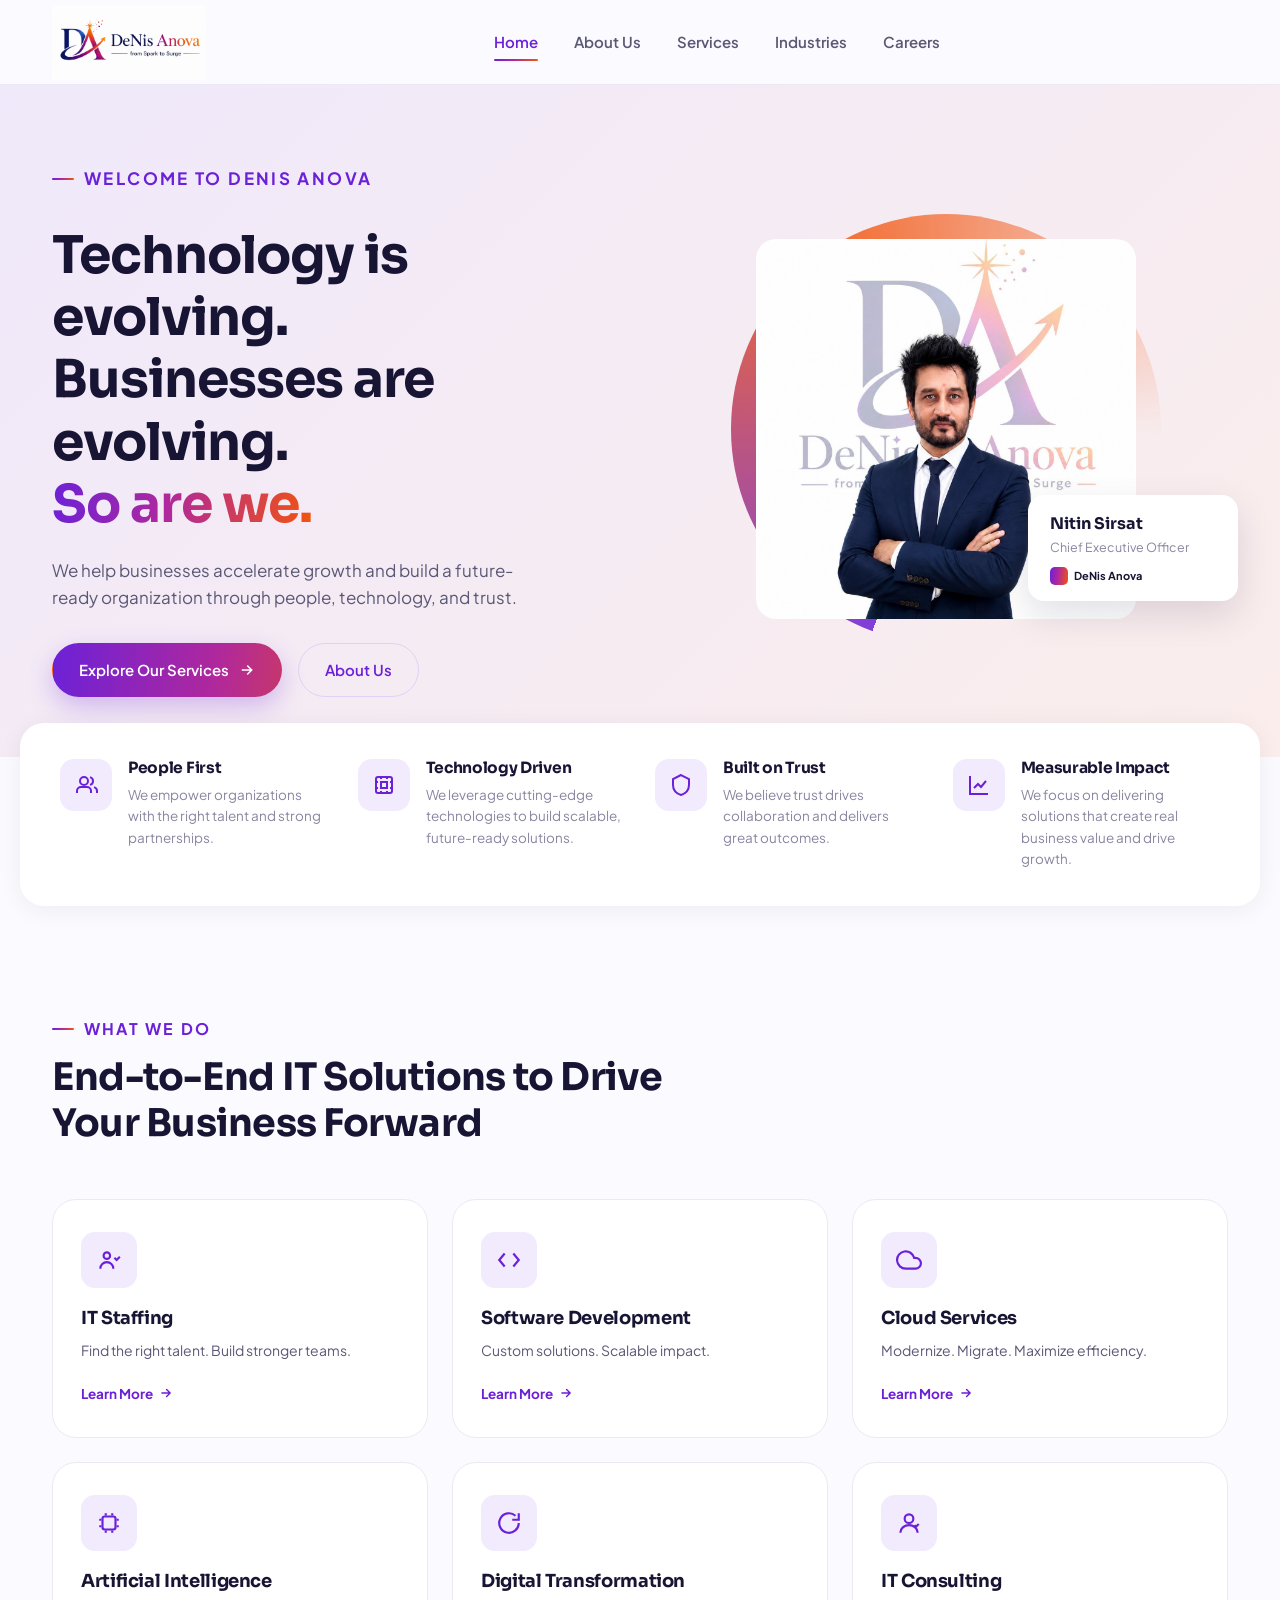
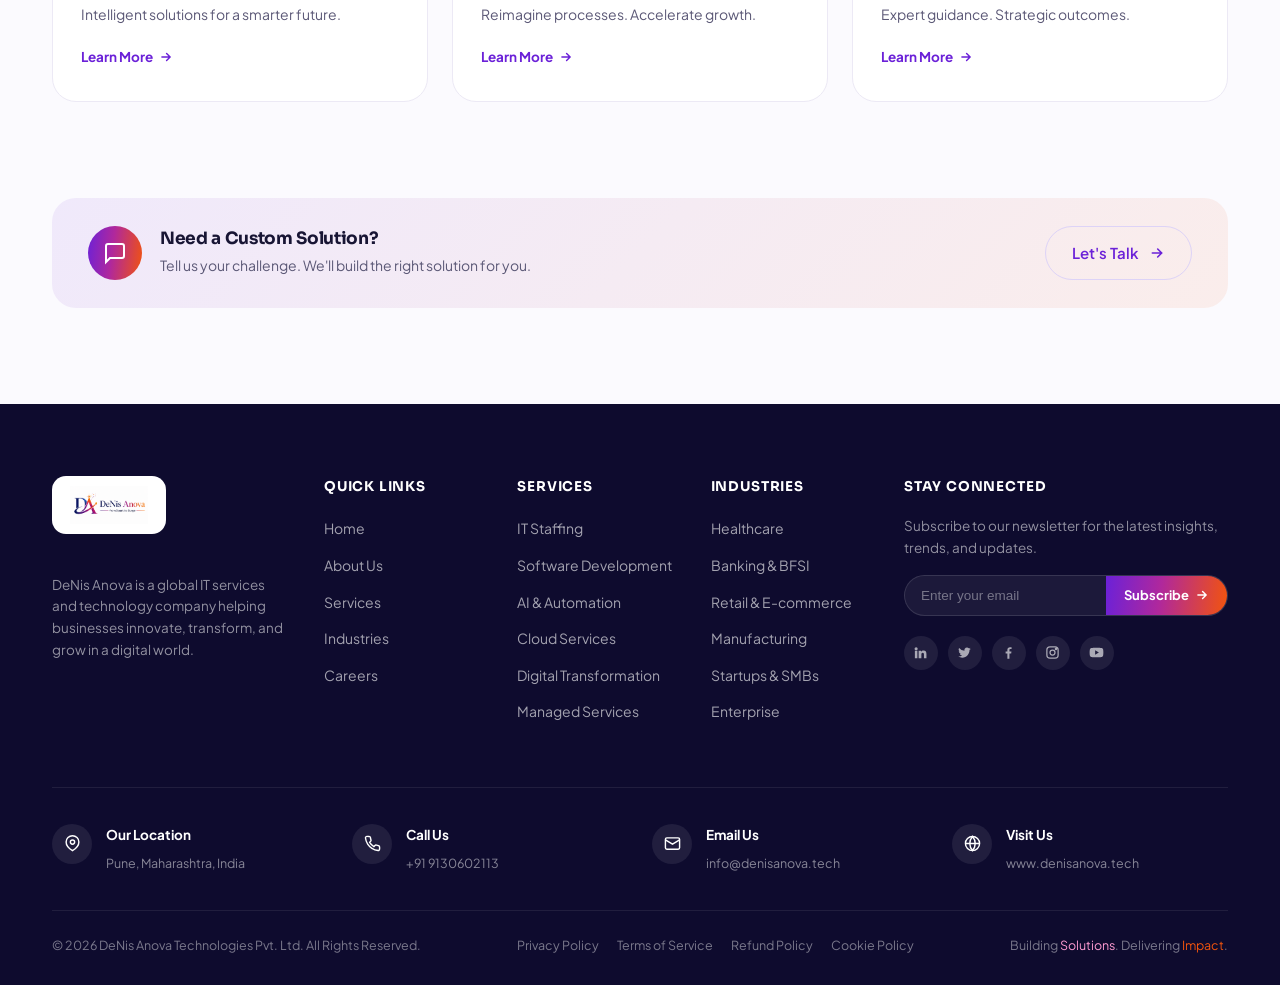
==== commit f288abbd: "Remove 'Contact Us' link from index.html Removed 'Contact Us' link from header and footer." ====
--- a/index.html
+++ b/index.html
@@ -29,10 +29,7 @@
     </nav>
 
     <div class="header-actions">
-      <a href="#" class="btn btn-primary" data-open-contact>
-        Contact Us
-        <svg viewBox="0 0 24 24" fill="none" stroke="currentColor" stroke-width="2.4" stroke-linecap="round"><path d="M5 12h14M13 6l6 6-6 6"/></svg>
-      </a>
+      
       <button class="nav-toggle" aria-label="Toggle menu"><span></span><span></span><span></span></button>
     </div>
   </div>
@@ -173,7 +170,6 @@
           <li><a href="services.html">Services</a></li>
           <li><a href="industries.html">Industries</a></li>
           <li><a href="careers.html">Careers</a></li>
-          <li><a href="#" data-open-contact>Contact Us</a></li>
         </ul>
       </div>
 
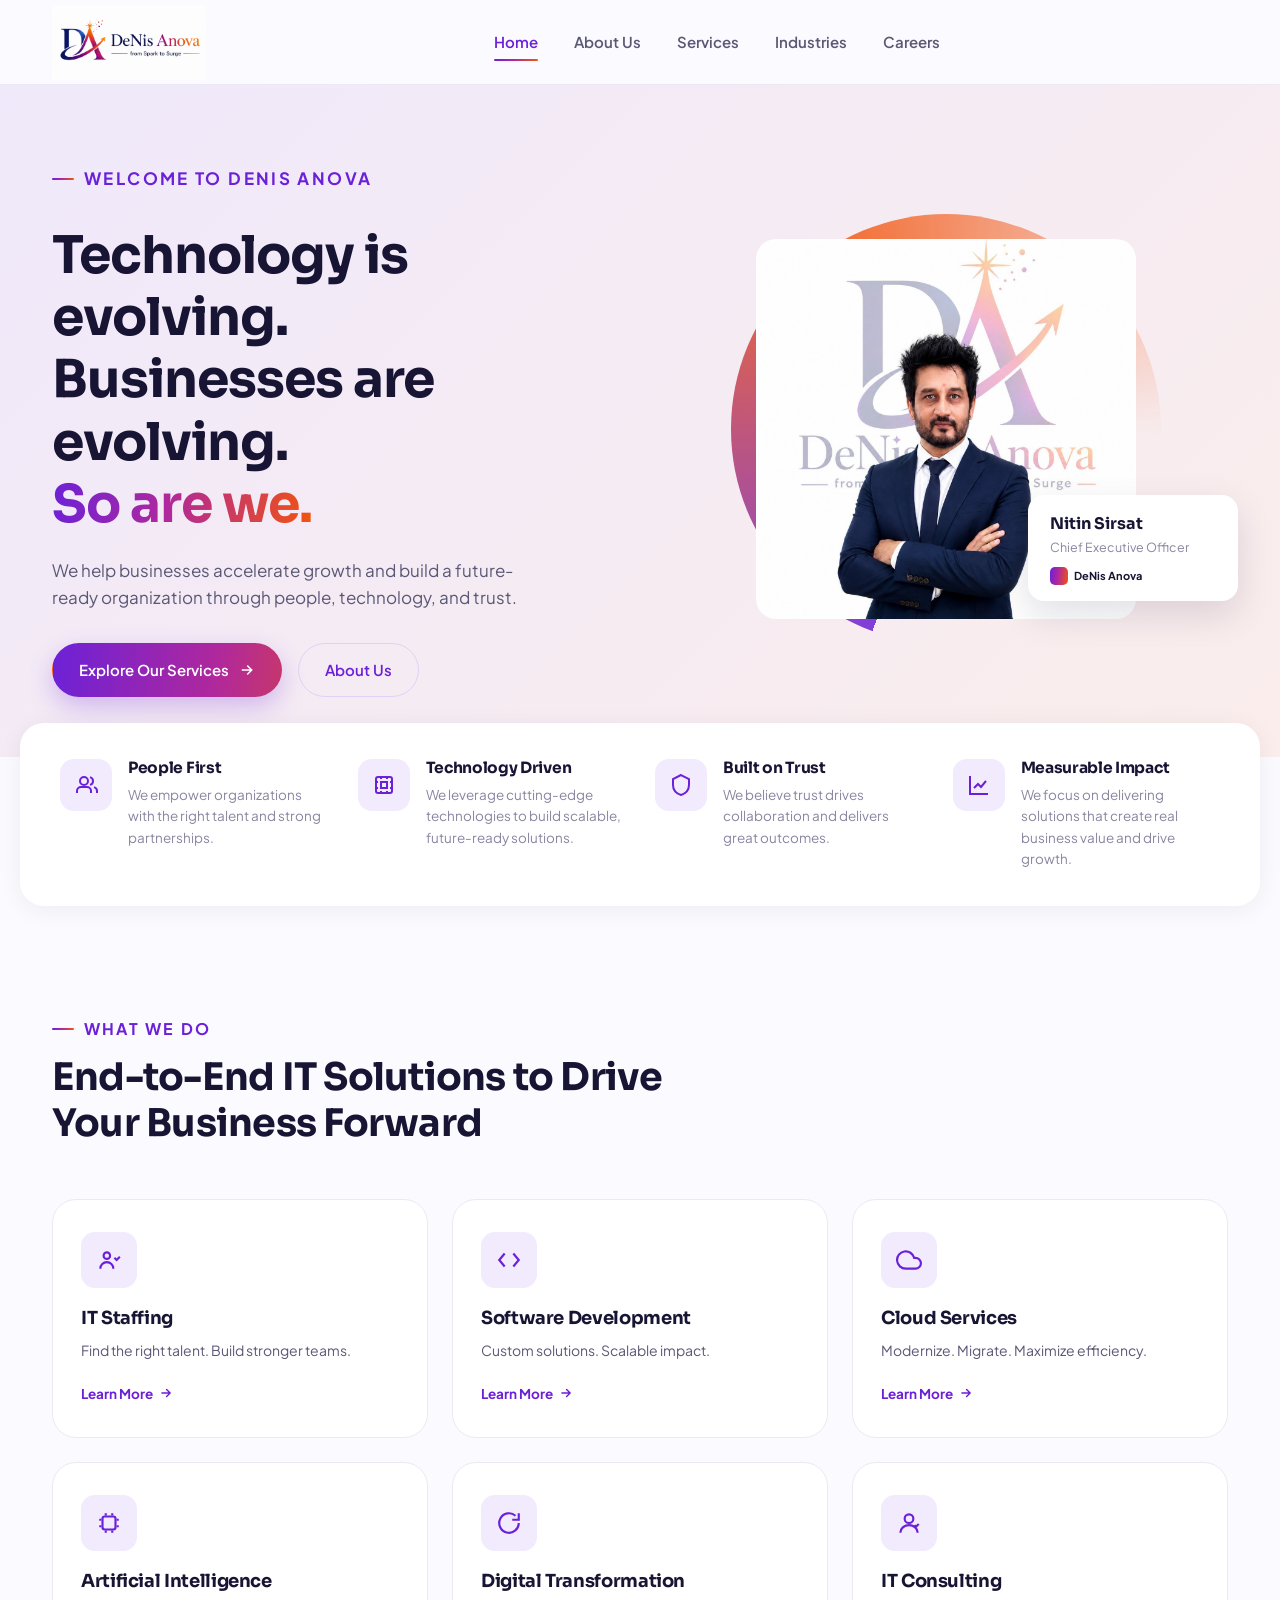
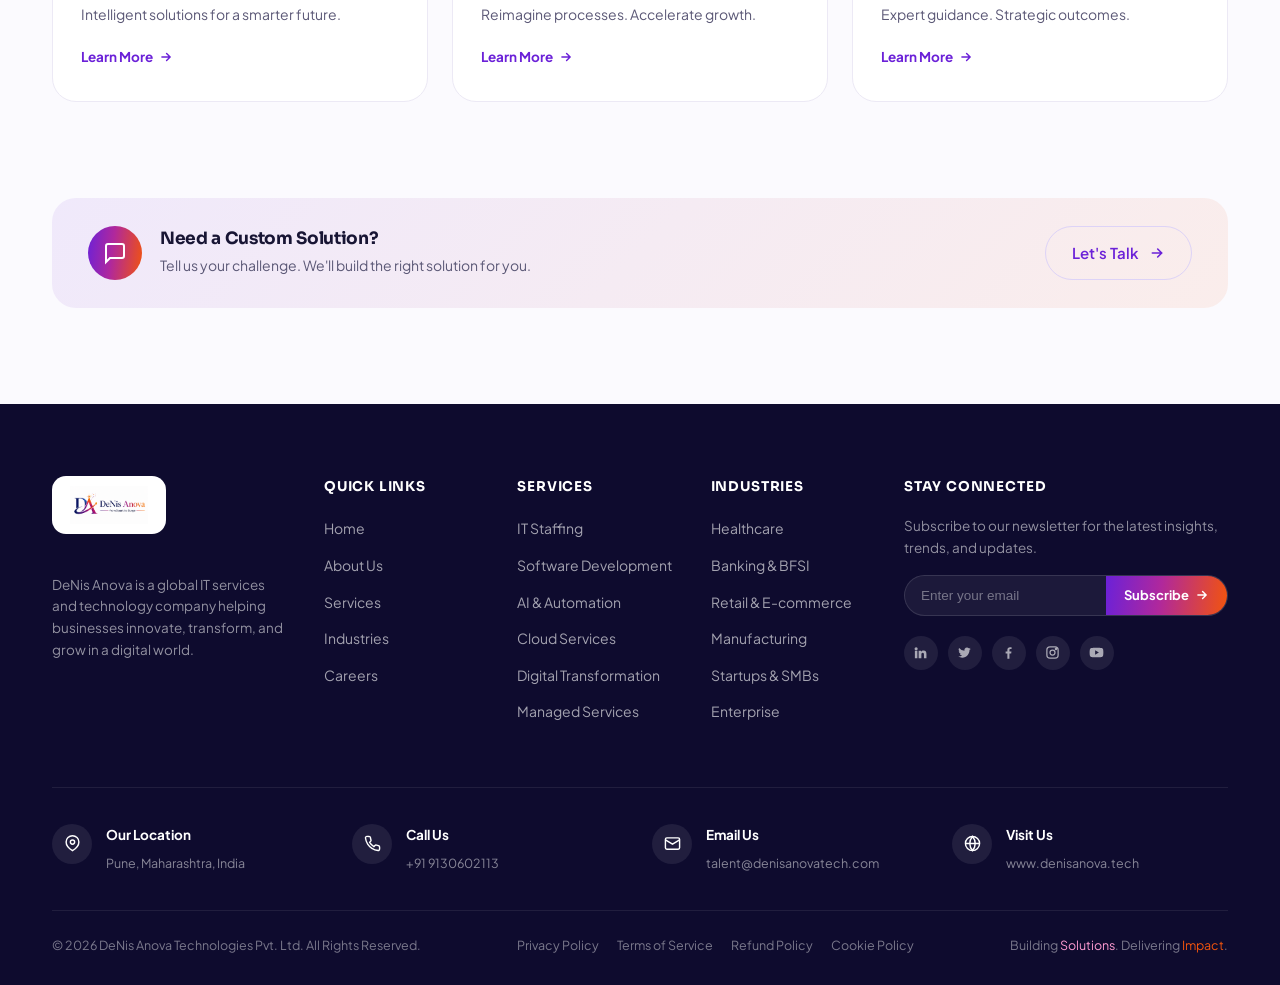
==== commit f10ffc57: "Update index.html" ====
--- a/index.html
+++ b/index.html
@@ -5,6 +5,7 @@
 <meta name="viewport" content="width=device-width, initial-scale=1.0">
 <title>DeNis Anova | Technology & Talent Solutions</title>
 <meta name="description" content="DeNis Anova helps businesses accelerate growth and build a future-ready organization through people, technology, and trust.">
+  <link rel="canonical" href="https://denisanovatech.com/">
 <link rel="preconnect" href="https://fonts.googleapis.com">
 <link href="https://fonts.googleapis.com/css2?family=Sora:wght@600;700;800&family=Plus+Jakarta+Sans:wght@400;500;600;700&display=swap" rel="stylesheet">
 <link rel="stylesheet" href="style.css">
@@ -225,7 +226,7 @@
       </div>
       <div class="footer-contact-item">
         <div class="ic"><svg viewBox="0 0 24 24" fill="none" stroke="currentColor" stroke-width="2"><rect x="2" y="4" width="20" height="16" rx="2"/><path d="m2 7 10 6 10-6"/></svg></div>
-        <div><strong>Email Us</strong><span>info@denisanova.tech</span></div>
+        <div><strong>Email Us</strong><span>talent@denisanovatech.com</span></div>
       </div>
       <div class="footer-contact-item">
         <div class="ic"><svg viewBox="0 0 24 24" fill="none" stroke="currentColor" stroke-width="2"><circle cx="12" cy="12" r="10"/><path d="M2 12h20M12 2a15 15 0 0 1 0 20 15 15 0 0 1 0-20z"/></svg></div>
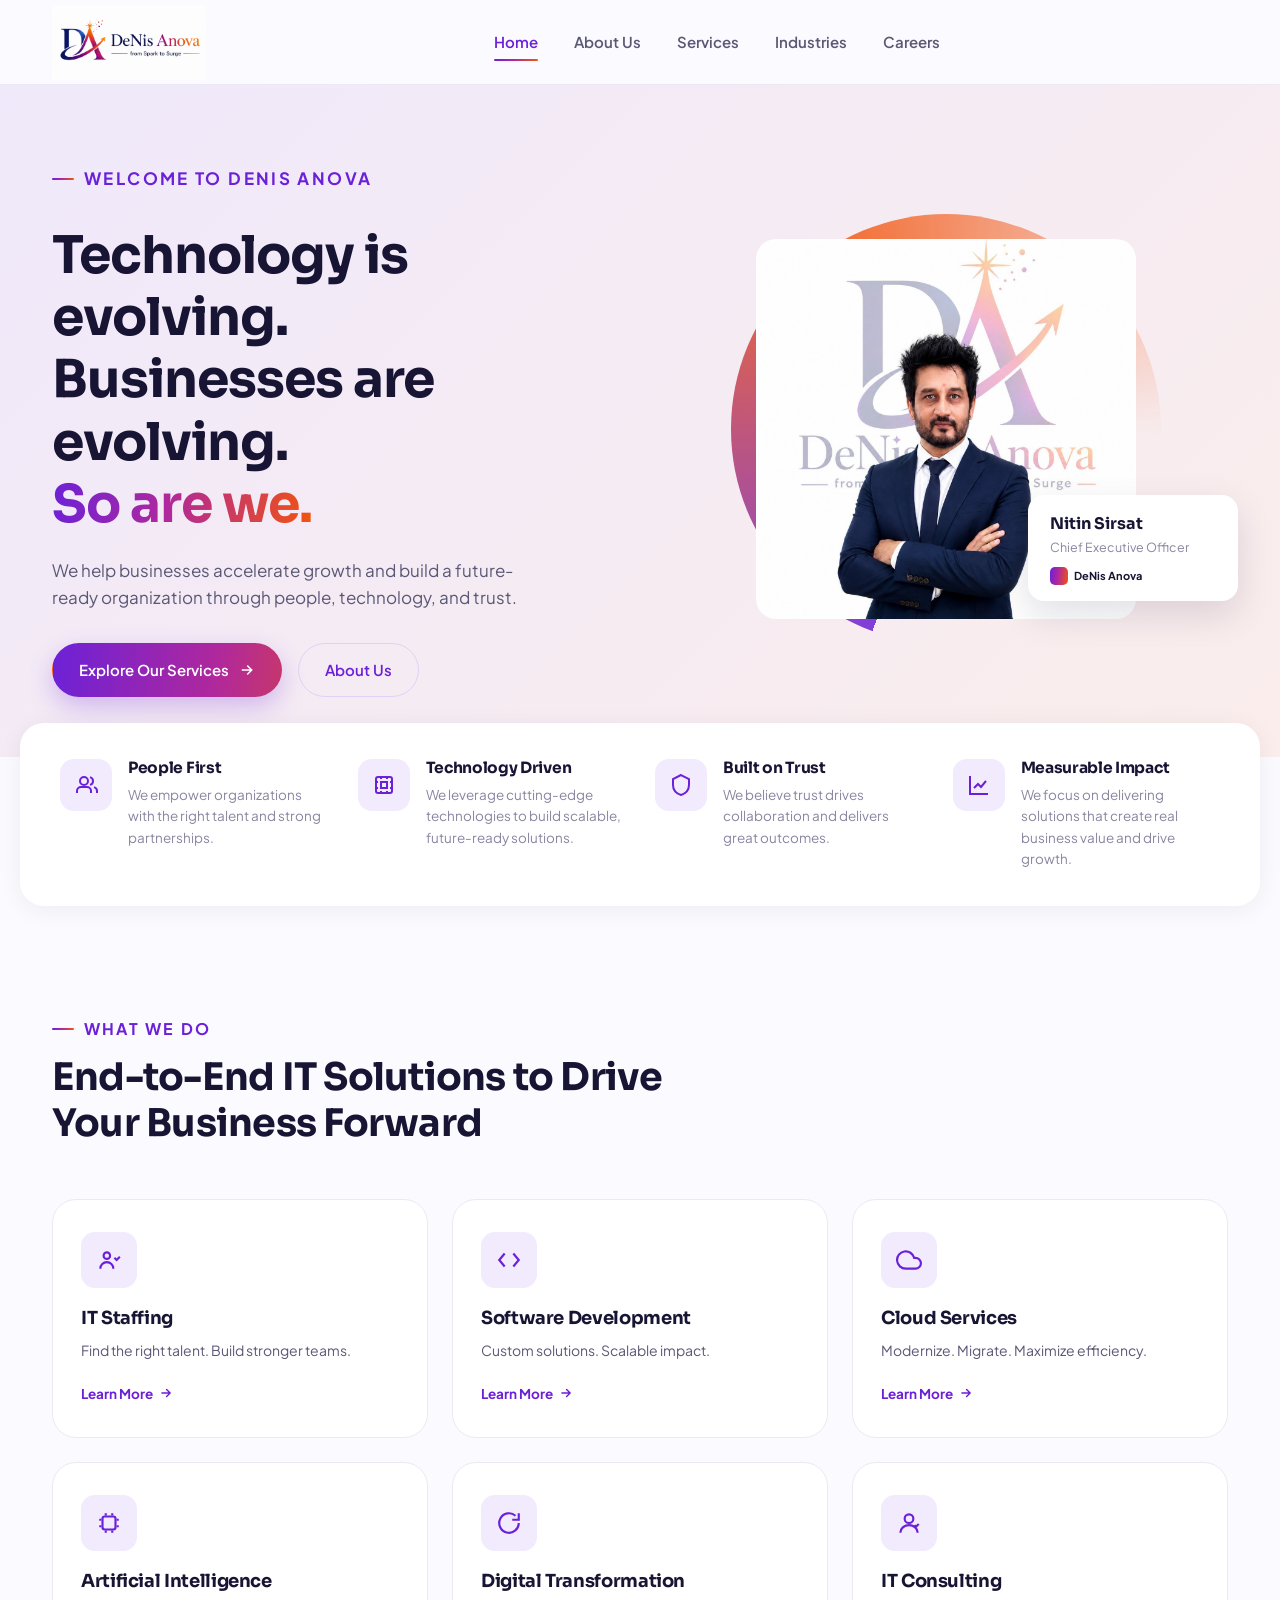
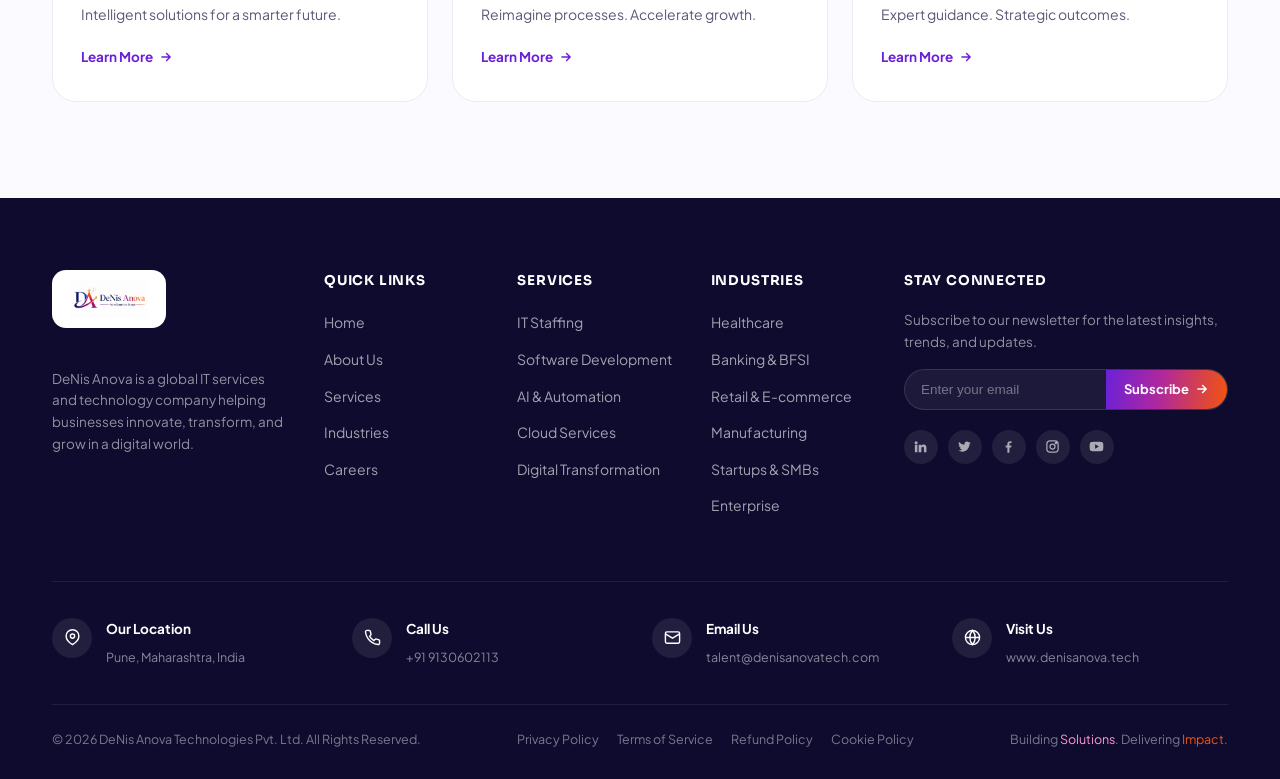
==== commit 1ab14d5c: "Remove CTA section and contact modal Removed CTA section and contact modal from index.html." ====
--- a/index.html
+++ b/index.html
@@ -137,18 +137,7 @@
   </div>
 </section>
 
-<!-- ========================= CTA ========================= -->
-<section class="section" style="padding-top:0;">
-  <div class="container">
-    <div class="cta-banner reveal">
-      <div class="cta-banner-left">
-        <div class="cta-banner-icon"><svg viewBox="0 0 24 24" fill="none" stroke="currentColor" stroke-width="2"><path d="M21 15a2 2 0 0 1-2 2H7l-4 4V5a2 2 0 0 1 2-2h14a2 2 0 0 1 2 2z"/></svg></div>
-        <div><h4>Need a Custom Solution?</h4><p>Tell us your challenge. We'll build the right solution for you.</p></div>
-      </div>
-      <a href="#" class="btn btn-outline" data-open-contact>Let's Talk <svg viewBox="0 0 24 24" fill="none" stroke="currentColor" stroke-width="2.4" stroke-linecap="round"><path d="M5 12h14M13 6l6 6-6 6"/></svg></a>
-    </div>
-  </div>
-</section>
+
 
 <!-- ============================= FOOTER ============================= -->
 <footer class="site-footer">
@@ -182,7 +171,7 @@
           <li><a href="services.html">AI & Automation</a></li>
           <li><a href="services.html">Cloud Services</a></li>
           <li><a href="services.html">Digital Transformation</a></li>
-          <li><a href="services.html">Managed Services</a></li>
+          
         </ul>
       </div>
 
@@ -247,61 +236,6 @@
   </div>
 </footer>
 
-<!-- ============================= CONTACT MODAL ============================= -->
-<div class="modal-overlay" id="contact-modal">
-  <div class="modal-box">
-    <div class="modal-side">
-      <div>
-        <div class="logo">
-          <span class="logo-mark">DA</span>
-          <span class="logo-text"><span class="name" style="color:#fff;">DeNis <span>Anova</span></span></span>
-        </div>
-        <h3>Let's Build Something Great Together.</h3>
-        <p>Have a question, idea, or project in mind? We'd love to hear from you. Fill out the form and our team will get back to you shortly.</p>
-      </div>
-      <div class="modal-contact-list">
-        <a href="mailto:ceo@denisanova.tech"><span class="ic"><svg viewBox="0 0 24 24" fill="none" stroke="currentColor" stroke-width="2"><rect x="2" y="4" width="20" height="16" rx="2"/><path d="m2 7 10 6 10-6"/></svg></span> ceo@denisanova.tech</a>
-        <a href="tel:+918530602113"><span class="ic"><svg viewBox="0 0 24 24" fill="none" stroke="currentColor" stroke-width="2"><path d="M22 16.9v3a2 2 0 0 1-2.2 2 19.8 19.8 0 0 1-8.6-3.1 19.5 19.5 0 0 1-6-6 19.8 19.8 0 0 1-3.1-8.6A2 2 0 0 1 4.1 2h3a2 2 0 0 1 2 1.7c.1 1 .3 2 .7 3a2 2 0 0 1-.4 2.1L8 10.3a16 16 0 0 0 6 6l1.5-1.5a2 2 0 0 1 2.1-.4c1 .4 2 .6 3 .7a2 2 0 0 1 1.4 2.1z"/></svg></span> +91 8530602113</a>
-        <span><span class="ic"><svg viewBox="0 0 24 24" fill="none" stroke="currentColor" stroke-width="2"><path d="M21 10c0 7-9 12-9 12s-9-5-9-12a9 9 0 0 1 18 0z"/><circle cx="12" cy="10" r="3"/></svg></span> Pune, Maharashtra, India</span>
-        <a href="https://www.denisanova.tech" target="_blank" rel="noopener"><span class="ic"><svg viewBox="0 0 24 24" fill="none" stroke="currentColor" stroke-width="2"><circle cx="12" cy="12" r="10"/><path d="M2 12h20M12 2a15 15 0 0 1 0 20 15 15 0 0 1 0-20z"/></svg></span> www.denisanova.tech</a>
-      </div>
-    </div>
-
-    <div class="modal-form">
-      <button class="modal-close" data-close-contact aria-label="Close"><svg viewBox="0 0 24 24" fill="none" stroke="currentColor" stroke-width="2.4" stroke-linecap="round"><path d="M6 6l12 12M18 6 6 18"/></svg></button>
-      <form id="contact-form">
-        <h3>Send us a Message</h3>
-        <div class="form-row">
-          <div class="field"><input type="text" placeholder="Full Name *" required><span class="field-icon"><svg viewBox="0 0 24 24" fill="none" stroke="currentColor" stroke-width="2"><circle cx="12" cy="8" r="4"/><path d="M4 21c0-4 3.5-7 8-7s8 3 8 7"/></svg></span></div>
-          <div class="field"><input type="email" placeholder="Work Email *" required><span class="field-icon"><svg viewBox="0 0 24 24" fill="none" stroke="currentColor" stroke-width="2"><rect x="2" y="4" width="20" height="16" rx="2"/><path d="m2 7 10 6 10-6"/></svg></span></div>
-        </div>
-        <div class="field field-full"><input type="text" placeholder="Company Name"><span class="field-icon"><svg viewBox="0 0 24 24" fill="none" stroke="currentColor" stroke-width="2"><rect x="4" y="3" width="16" height="18" rx="1"/><path d="M9 7h1M14 7h1M9 11h1M14 11h1M9 15h1M14 15h1"/></svg></span></div>
-        <div class="field field-full">
-          <select required>
-            <option value="" selected disabled>Subject / Service Interested In</option>
-            <option>IT Staffing</option>
-            <option>Software Development</option>
-            <option>Cloud Services</option>
-            <option>Artificial Intelligence</option>
-            <option>Digital Transformation</option>
-            <option>IT Consulting</option>
-            <option>Managed Services</option>
-            <option>Careers</option>
-            <option>Other</option>
-          </select>
-        </div>
-        <div class="field field-full"><textarea placeholder="Your Message"></textarea></div>
-        <button type="submit" class="btn btn-primary btn-block">Send Message <svg viewBox="0 0 24 24" fill="none" stroke="currentColor" stroke-width="2.4" stroke-linecap="round"><path d="M5 12h14M13 6l6 6-6 6"/></svg></button>
-        <div class="form-note"><svg viewBox="0 0 24 24" fill="none" stroke="currentColor" stroke-width="2"><path d="M12 2 4 6v6c0 5 3.5 8.5 8 10 4.5-1.5 8-5 8-10V6l-8-4z"/></svg> We respect your privacy. Your information is safe with us.</div>
-      </form>
-      <div class="form-success" id="form-success">
-        <svg viewBox="0 0 24 24" fill="none" stroke="currentColor" stroke-width="1.6"><circle cx="12" cy="12" r="10"/><path d="m8 12 3 3 5-6"/></svg>
-        <h4>Message sent!</h4>
-        <p>Thanks for reaching out — our team will get back to you shortly.</p>
-      </div>
-    </div>
-  </div>
-</div>
 
 <script src="script.js"></script>
 </body>
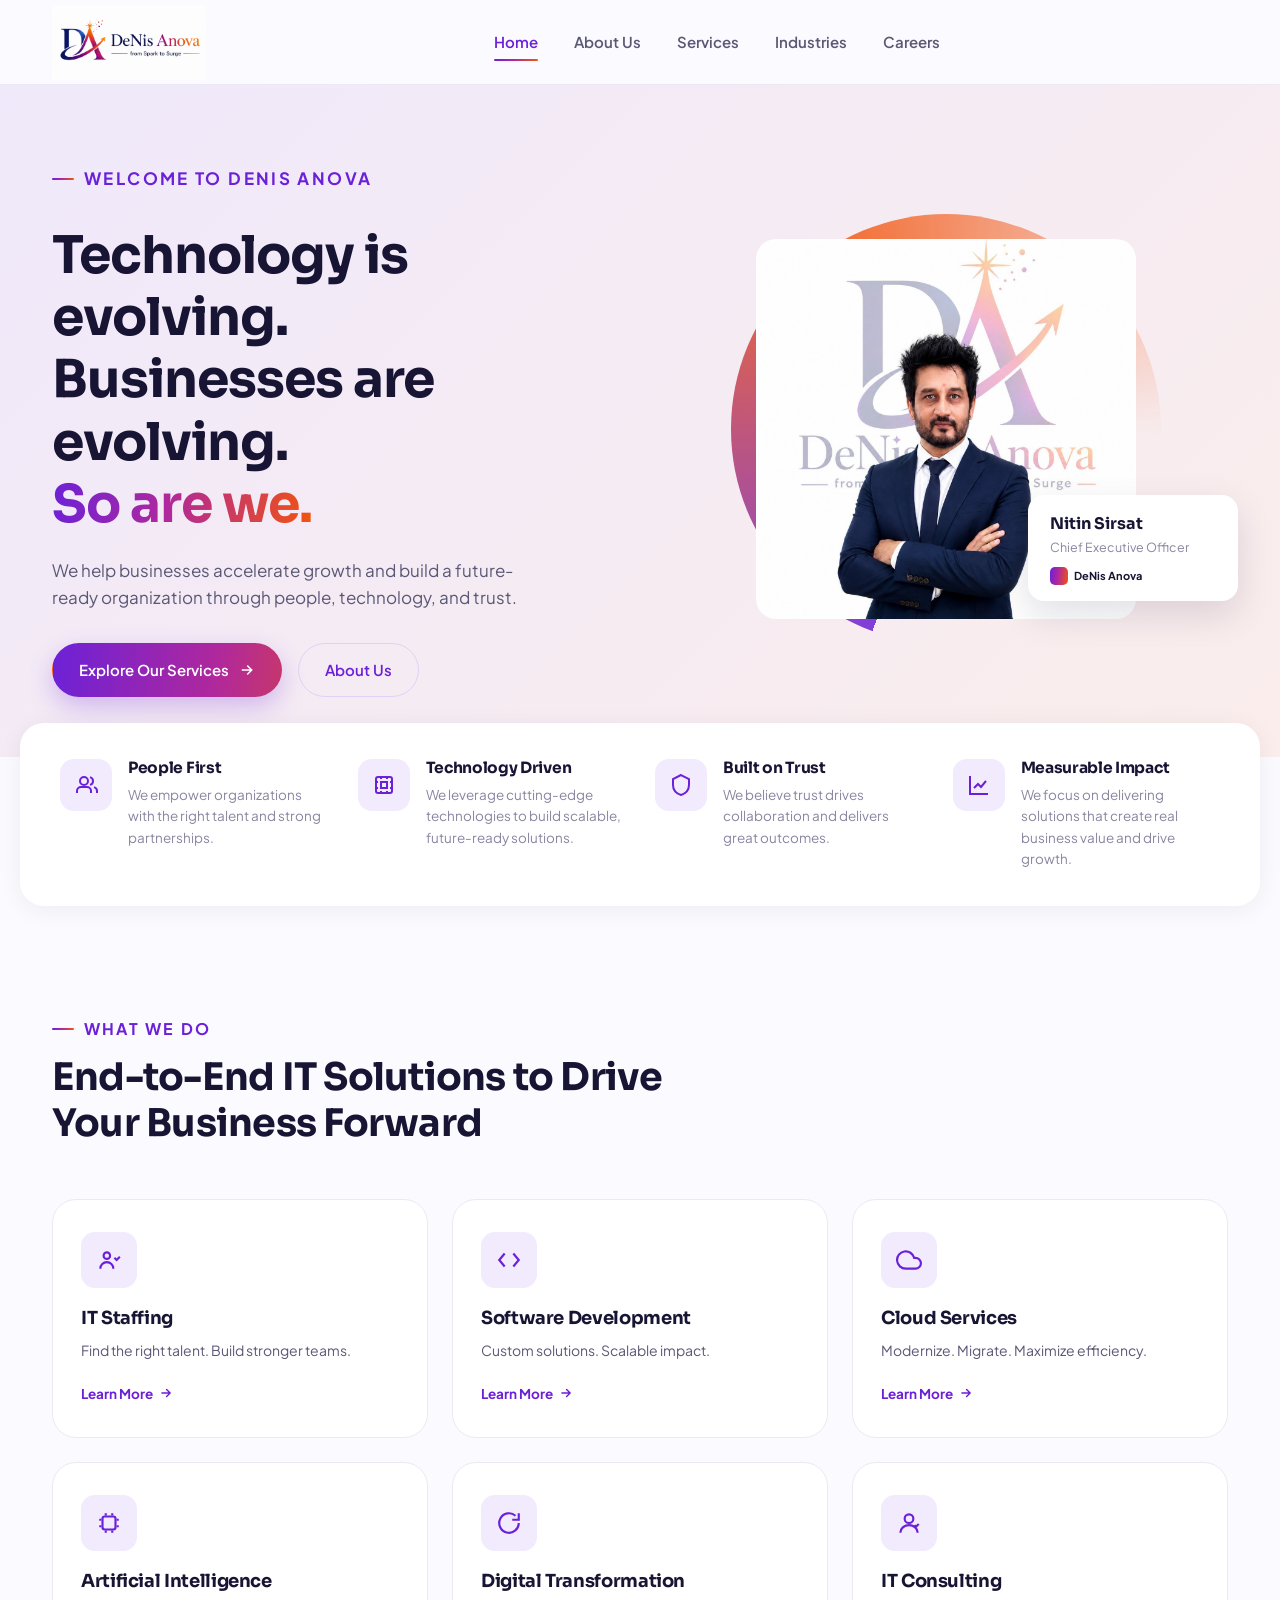
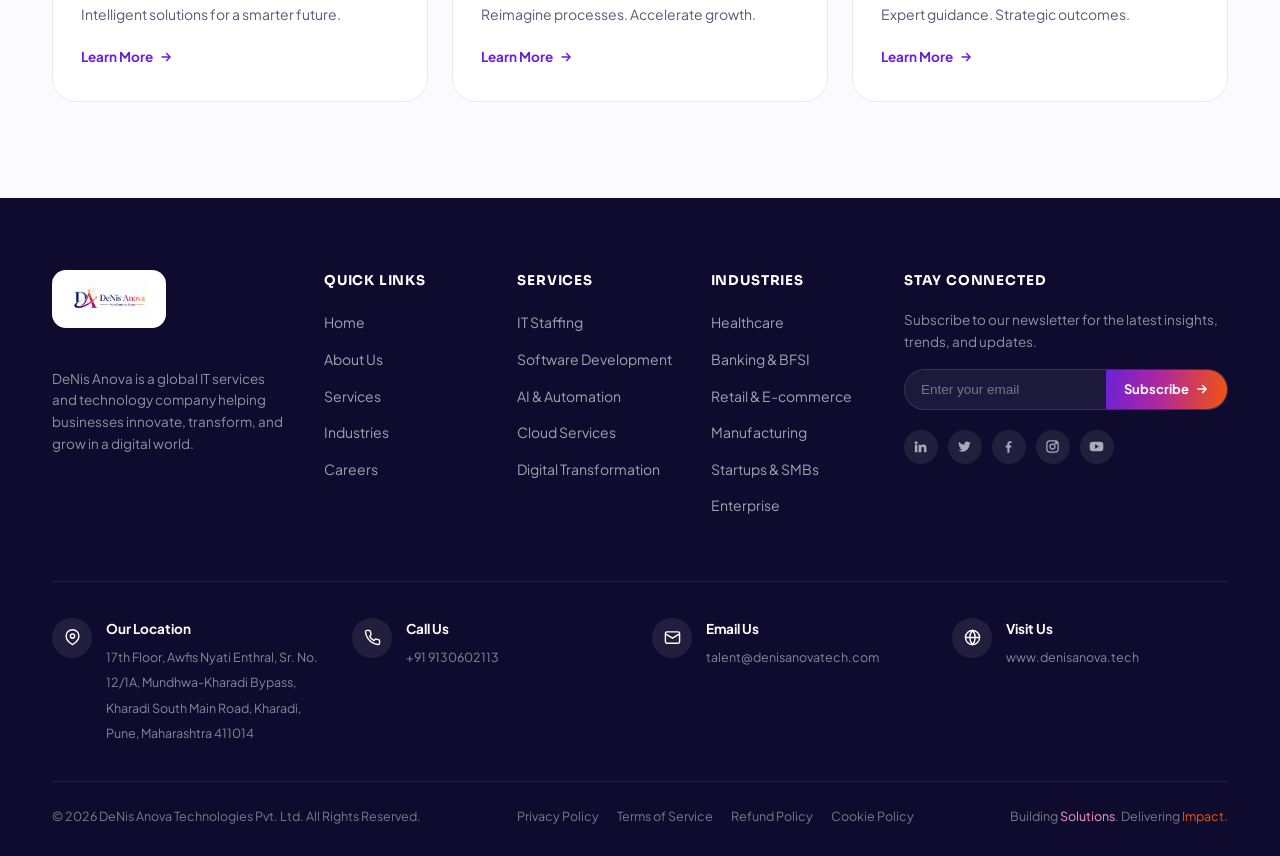
==== commit 60a4513a: "Update footer location details in index.html" ====
--- a/index.html
+++ b/index.html
@@ -207,7 +207,7 @@
     <div class="footer-contact-row">
       <div class="footer-contact-item">
         <div class="ic"><svg viewBox="0 0 24 24" fill="none" stroke="currentColor" stroke-width="2"><path d="M21 10c0 7-9 12-9 12s-9-5-9-12a9 9 0 0 1 18 0z"/><circle cx="12" cy="10" r="3"/></svg></div>
-        <div><strong>Our Location</strong><span>Pune, Maharashtra, India</span></div>
+        <div><strong>Our Location</strong><span>17th Floor, Awfis Nyati Enthral, Sr. No. 12/1A, Mundhwa-Kharadi Bypass, Kharadi South Main Road, Kharadi, Pune, Maharashtra 411014</span></div>
       </div>
       <div class="footer-contact-item">
         <div class="ic"><svg viewBox="0 0 24 24" fill="none" stroke="currentColor" stroke-width="2"><path d="M22 16.9v3a2 2 0 0 1-2.2 2 19.8 19.8 0 0 1-8.6-3.1 19.5 19.5 0 0 1-6-6 19.8 19.8 0 0 1-3.1-8.6A2 2 0 0 1 4.1 2h3a2 2 0 0 1 2 1.7c.1 1 .3 2 .7 3a2 2 0 0 1-.4 2.1L8 10.3a16 16 0 0 0 6 6l1.5-1.5a2 2 0 0 1 2.1-.4c1 .4 2 .6 3 .7a2 2 0 0 1 1.4 2.1z"/></svg></div>
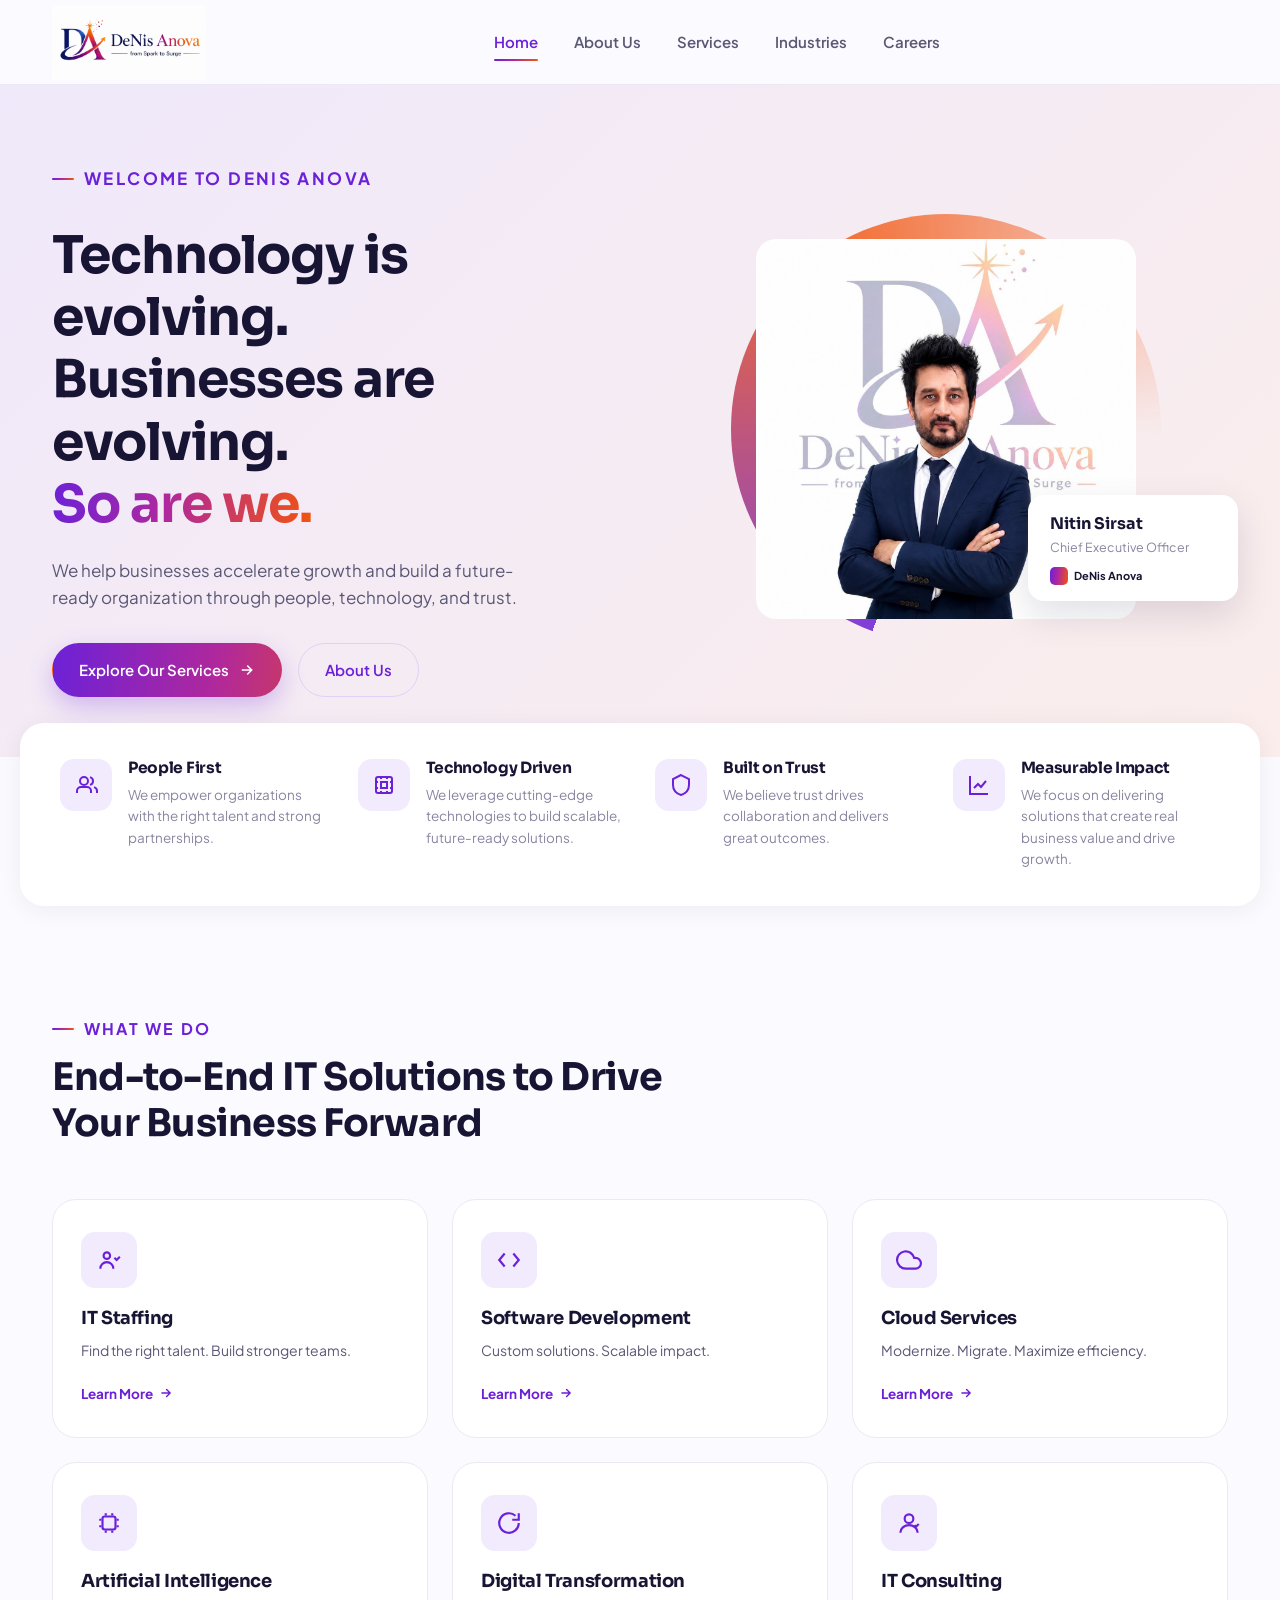
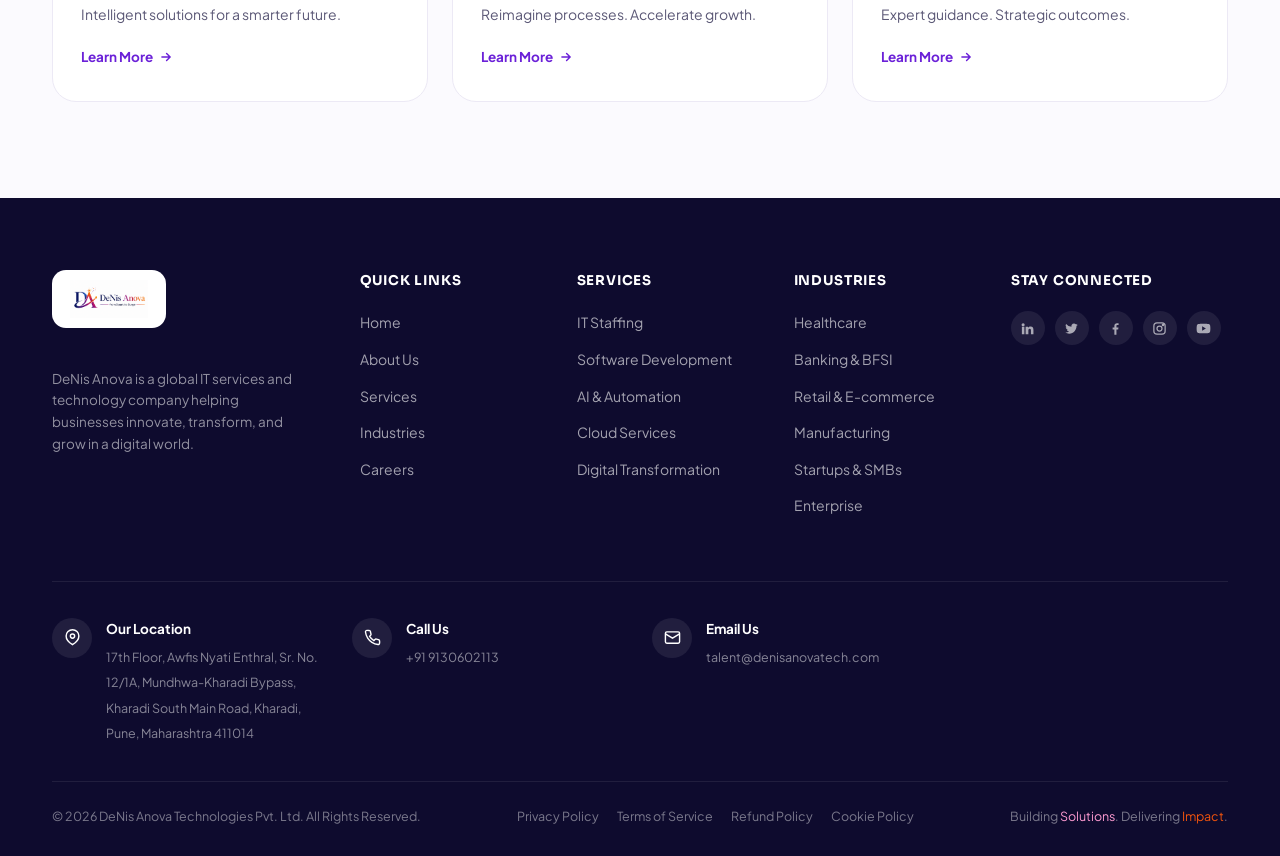
==== commit 89001679: "Update index.html" ====
--- a/index.html
+++ b/index.html
@@ -189,17 +189,13 @@
 
       <div class="footer-col newsletter">
         <h5>Stay Connected</h5>
-        <p>Subscribe to our newsletter for the latest insights, trends, and updates.</p>
-        <form class="subscribe-form" id="subscribe-form">
-          <input type="email" placeholder="Enter your email" required>
-          <button type="submit">Subscribe <svg viewBox="0 0 24 24" fill="none" stroke="currentColor" stroke-width="2.5" stroke-linecap="round"><path d="M5 12h14M13 6l6 6-6 6"/></svg></button>
-        </form>
+       
         <div class="social-row">
-          <a href="#" aria-label="LinkedIn"><svg viewBox="0 0 24 24" fill="currentColor"><path d="M4.98 3.5a2.5 2.5 0 1 1 0 5 2.5 2.5 0 0 1 0-5zM3 9h4v12H3zM9 9h3.8v1.7h.1c.5-1 1.9-2 3.8-2 4.1 0 4.8 2.7 4.8 6.2V21h-4v-5.6c0-1.3 0-3-1.9-3s-2.2 1.5-2.2 2.9V21H9z"/></svg></a>
-          <a href="#" aria-label="Twitter"><svg viewBox="0 0 24 24" fill="currentColor"><path d="M22 5.9c-.7.3-1.5.6-2.3.7.8-.5 1.5-1.3 1.8-2.3-.8.5-1.7.8-2.6 1a4.1 4.1 0 0 0-7 3.7A11.6 11.6 0 0 1 3.4 4.6a4 4 0 0 0 1.3 5.5c-.6 0-1.3-.2-1.8-.5v.1c0 2 1.4 3.6 3.3 4a4 4 0 0 1-1.8.1 4.1 4.1 0 0 0 3.8 2.9A8.3 8.3 0 0 1 2 18.4a11.6 11.6 0 0 0 6.3 1.8c7.5 0 11.7-6.3 11.7-11.7v-.5c.8-.6 1.5-1.3 2-2.1z"/></svg></a>
-          <a href="#" aria-label="Facebook"><svg viewBox="0 0 24 24" fill="currentColor"><path d="M13.5 22v-8.4h2.8l.4-3.3h-3.2V8.1c0-1 .3-1.6 1.7-1.6h1.7V3.5c-.3 0-1.3-.1-2.5-.1-2.5 0-4.2 1.5-4.2 4.3v2.5H7.4v3.3h2.8V22z"/></svg></a>
-          <a href="#" aria-label="Instagram"><svg viewBox="0 0 24 24" fill="none" stroke="currentColor" stroke-width="2"><rect x="3" y="3" width="18" height="18" rx="5"/><circle cx="12" cy="12" r="4"/><circle cx="17.5" cy="6.5" r="1"/></svg></a>
-          <a href="#" aria-label="YouTube"><svg viewBox="0 0 24 24" fill="currentColor"><path d="M23 12s0-3.6-.5-5.2c-.3-1-1-1.7-2-2C18.9 4.3 12 4.3 12 4.3s-6.9 0-8.5.5c-1 .3-1.7 1-2 2C1 8.4 1 12 1 12s0 3.6.5 5.2c.3 1 1 1.7 2 2 1.6.5 8.5.5 8.5.5s6.9 0 8.5-.5c1-.3 1.7-1 2-2 .5-1.6.5-5.2.5-5.2zM9.8 15.5V8.5l6 3.5z"/></svg></a>
+          <a href="https://www.linkedin.com/company/denis-anova-technologies/" aria-label="LinkedIn"><svg viewBox="0 0 24 24" fill="currentColor"><path d="M4.98 3.5a2.5 2.5 0 1 1 0 5 2.5 2.5 0 0 1 0-5zM3 9h4v12H3zM9 9h3.8v1.7h.1c.5-1 1.9-2 3.8-2 4.1 0 4.8 2.7 4.8 6.2V21h-4v-5.6c0-1.3 0-3-1.9-3s-2.2 1.5-2.2 2.9V21H9z"/></svg></a>
+          <a href="https://x.com/DenisAnovatechs" aria-label="Twitter"><svg viewBox="0 0 24 24" fill="currentColor"><path d="M22 5.9c-.7.3-1.5.6-2.3.7.8-.5 1.5-1.3 1.8-2.3-.8.5-1.7.8-2.6 1a4.1 4.1 0 0 0-7 3.7A11.6 11.6 0 0 1 3.4 4.6a4 4 0 0 0 1.3 5.5c-.6 0-1.3-.2-1.8-.5v.1c0 2 1.4 3.6 3.3 4a4 4 0 0 1-1.8.1 4.1 4.1 0 0 0 3.8 2.9A8.3 8.3 0 0 1 2 18.4a11.6 11.6 0 0 0 6.3 1.8c7.5 0 11.7-6.3 11.7-11.7v-.5c.8-.6 1.5-1.3 2-2.1z"/></svg></a>
+          <a href="https://www.facebook.com/share/1DoYdJQCDT/" aria-label="Facebook"><svg viewBox="0 0 24 24" fill="currentColor"><path d="M13.5 22v-8.4h2.8l.4-3.3h-3.2V8.1c0-1 .3-1.6 1.7-1.6h1.7V3.5c-.3 0-1.3-.1-2.5-.1-2.5 0-4.2 1.5-4.2 4.3v2.5H7.4v3.3h2.8V22z"/></svg></a>
+          <a href="https://www.instagram.com/denis_anova_official?stkn=MTBzenprc3N3dzBy" aria-label="Instagram"><svg viewBox="0 0 24 24" fill="none" stroke="currentColor" stroke-width="2"><rect x="3" y="3" width="18" height="18" rx="5"/><circle cx="12" cy="12" r="4"/><circle cx="17.5" cy="6.5" r="1"/></svg></a>
+          <a href="https://youtube.com/@denisannova?si=gwkQJjdMJiNe5UNF" aria-label="YouTube"><svg viewBox="0 0 24 24" fill="currentColor"><path d="M23 12s0-3.6-.5-5.2c-.3-1-1-1.7-2-2C18.9 4.3 12 4.3 12 4.3s-6.9 0-8.5.5c-1 .3-1.7 1-2 2C1 8.4 1 12 1 12s0 3.6.5 5.2c.3 1 1 1.7 2 2 1.6.5 8.5.5 8.5.5s6.9 0 8.5-.5c1-.3 1.7-1 2-2 .5-1.6.5-5.2.5-5.2zM9.8 15.5V8.5l6 3.5z"/></svg></a>
         </div>
       </div>
     </div>
@@ -217,10 +213,7 @@
         <div class="ic"><svg viewBox="0 0 24 24" fill="none" stroke="currentColor" stroke-width="2"><rect x="2" y="4" width="20" height="16" rx="2"/><path d="m2 7 10 6 10-6"/></svg></div>
         <div><strong>Email Us</strong><span>talent@denisanovatech.com</span></div>
       </div>
-      <div class="footer-contact-item">
-        <div class="ic"><svg viewBox="0 0 24 24" fill="none" stroke="currentColor" stroke-width="2"><circle cx="12" cy="12" r="10"/><path d="M2 12h20M12 2a15 15 0 0 1 0 20 15 15 0 0 1 0-20z"/></svg></div>
-        <div><strong>Visit Us</strong><span>www.denisanova.tech</span></div>
-      </div>
+      
     </div>
 
     <div class="footer-bottom">
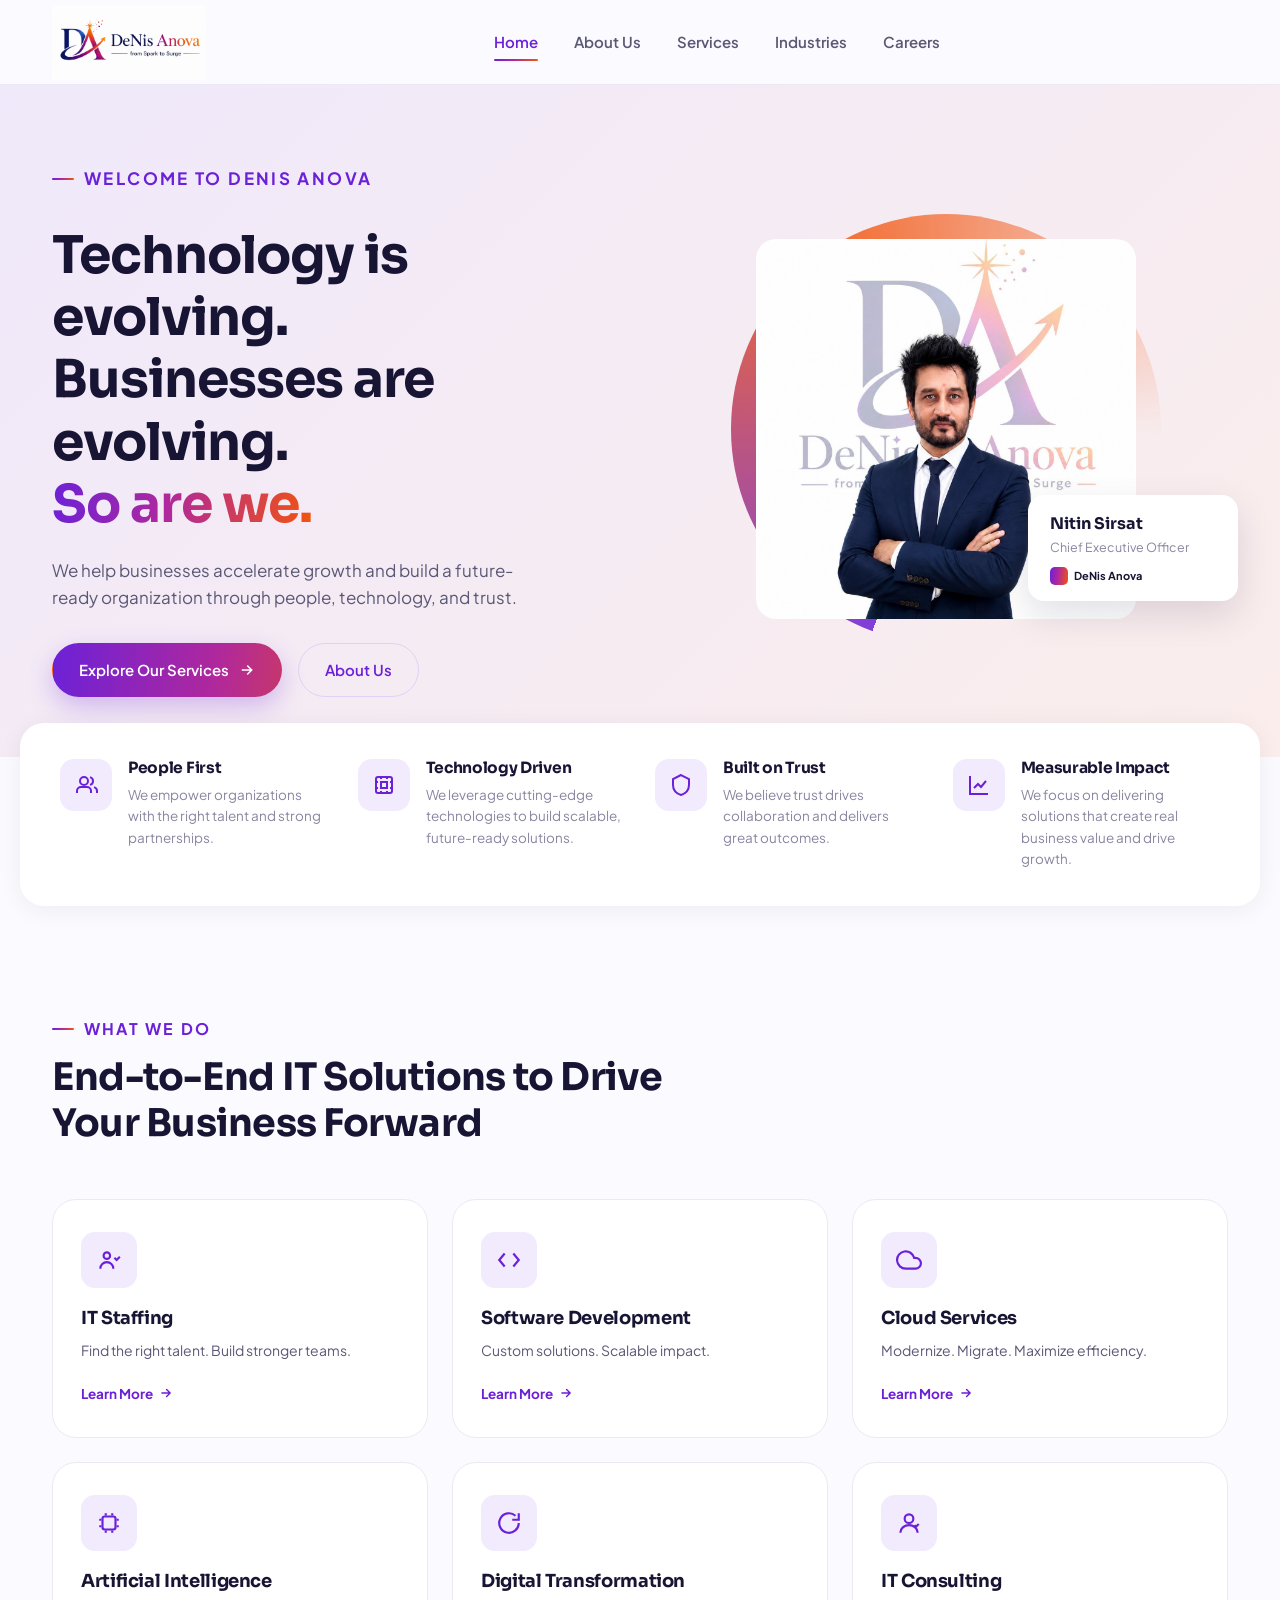
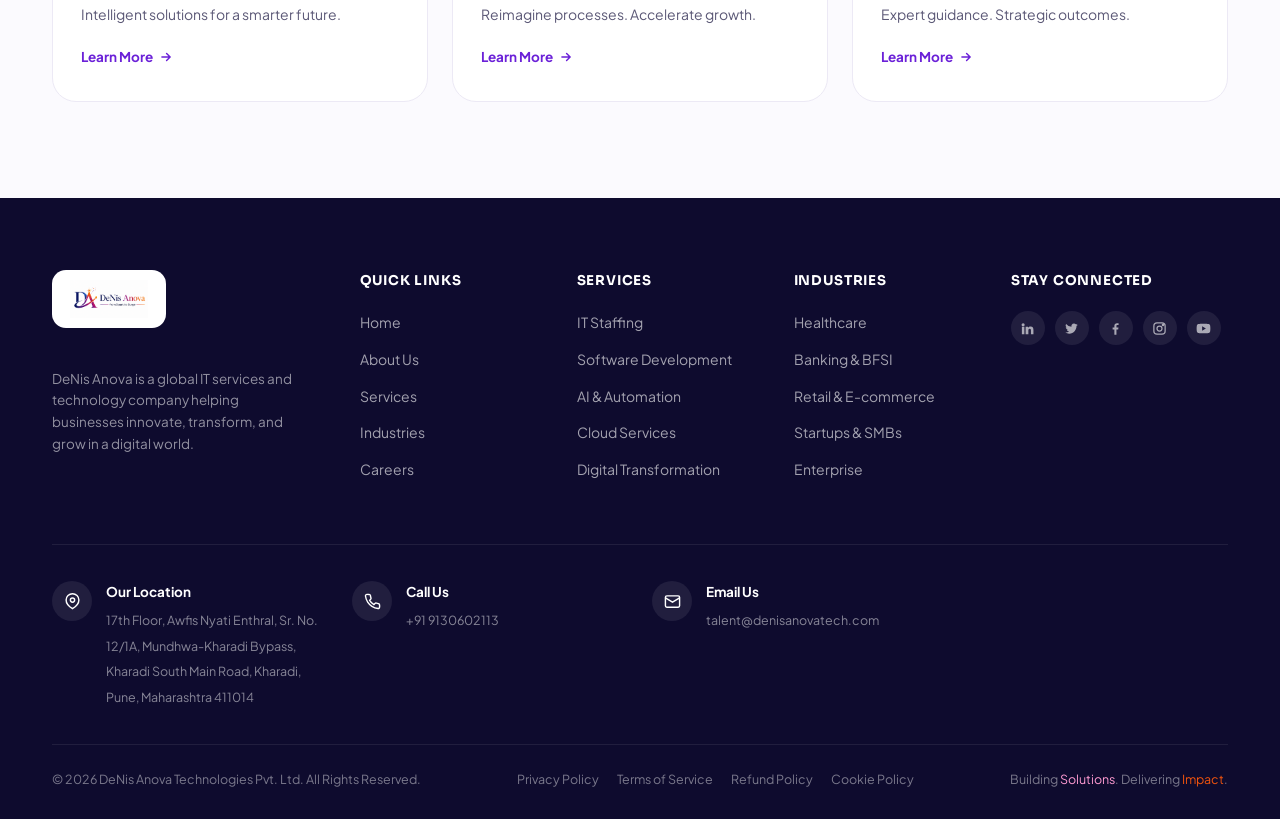
==== commit a9f53360: "Update index.html" ====
--- a/index.html
+++ b/index.html
@@ -181,7 +181,6 @@
           <li><a href="industries.html">Healthcare</a></li>
           <li><a href="industries.html">Banking & BFSI</a></li>
           <li><a href="industries.html">Retail & E-commerce</a></li>
-          <li><a href="industries.html">Manufacturing</a></li>
           <li><a href="industries.html">Startups & SMBs</a></li>
           <li><a href="industries.html">Enterprise</a></li>
         </ul>
